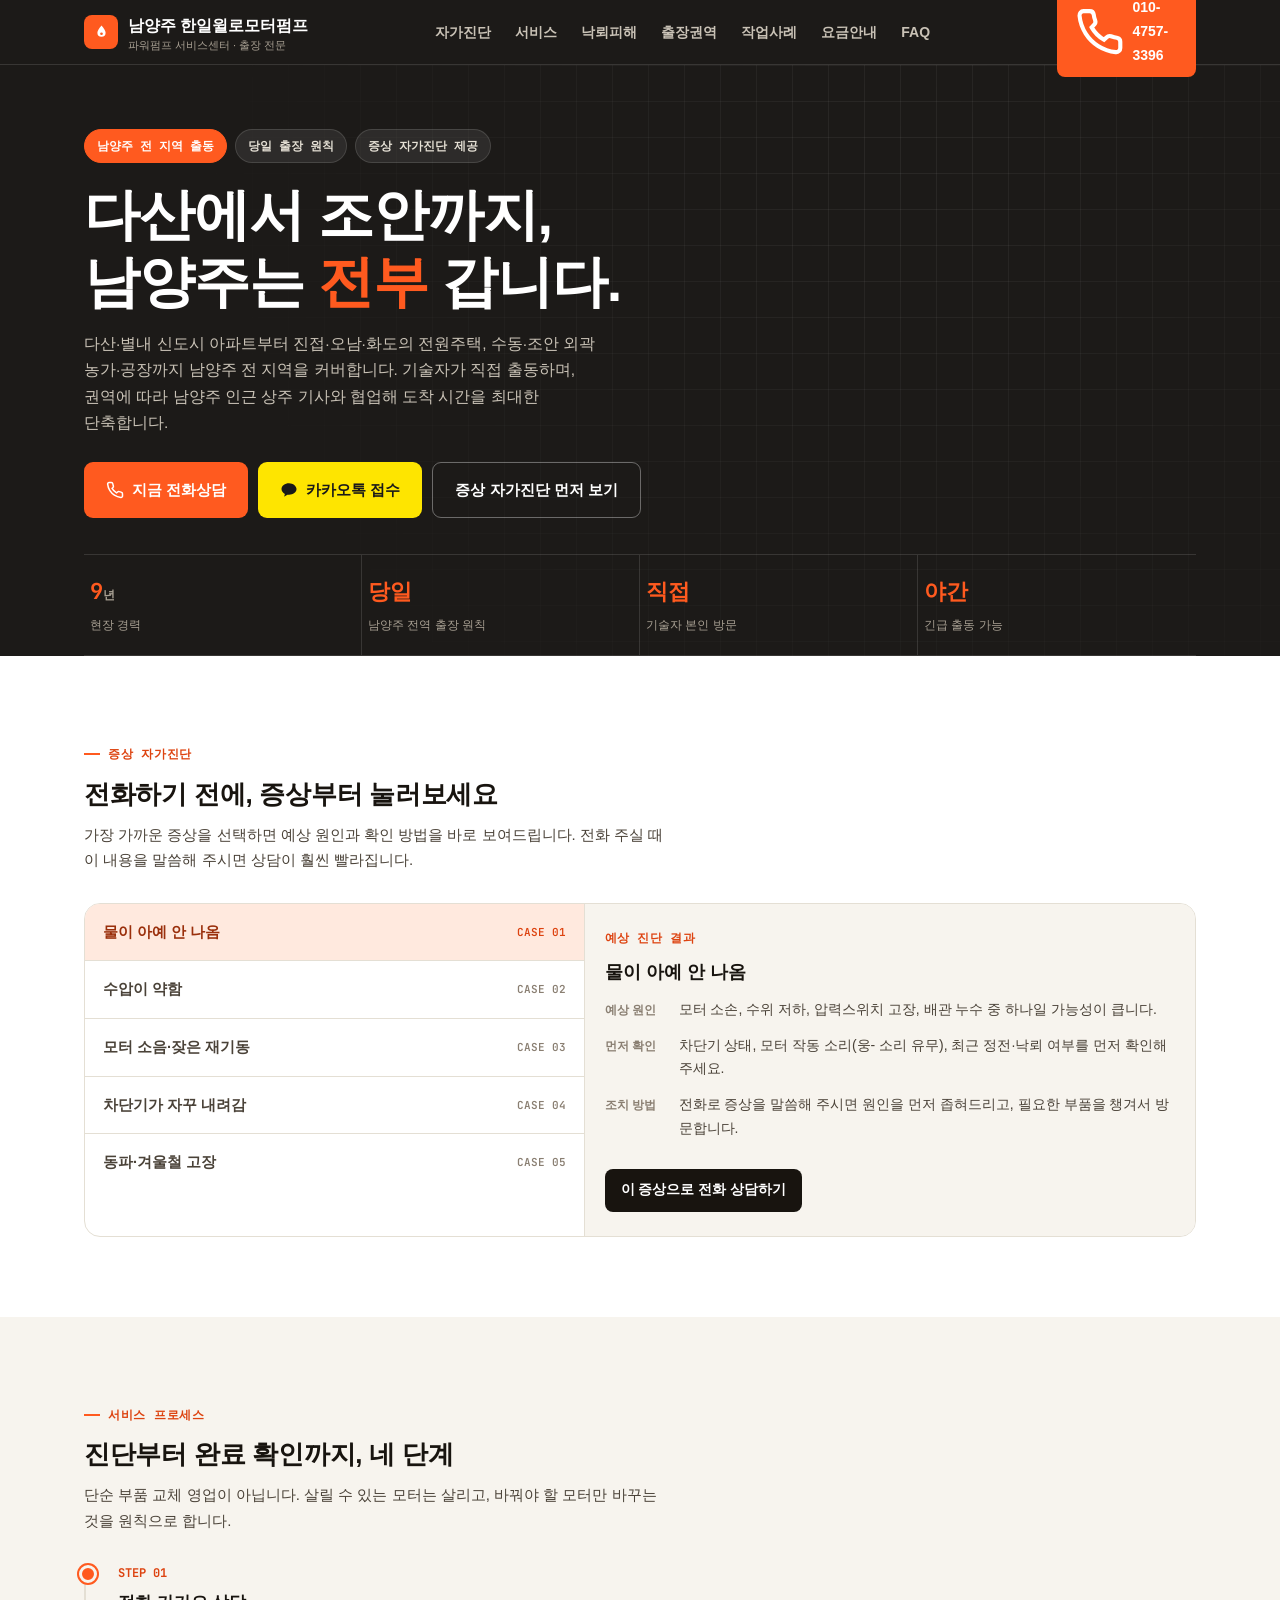
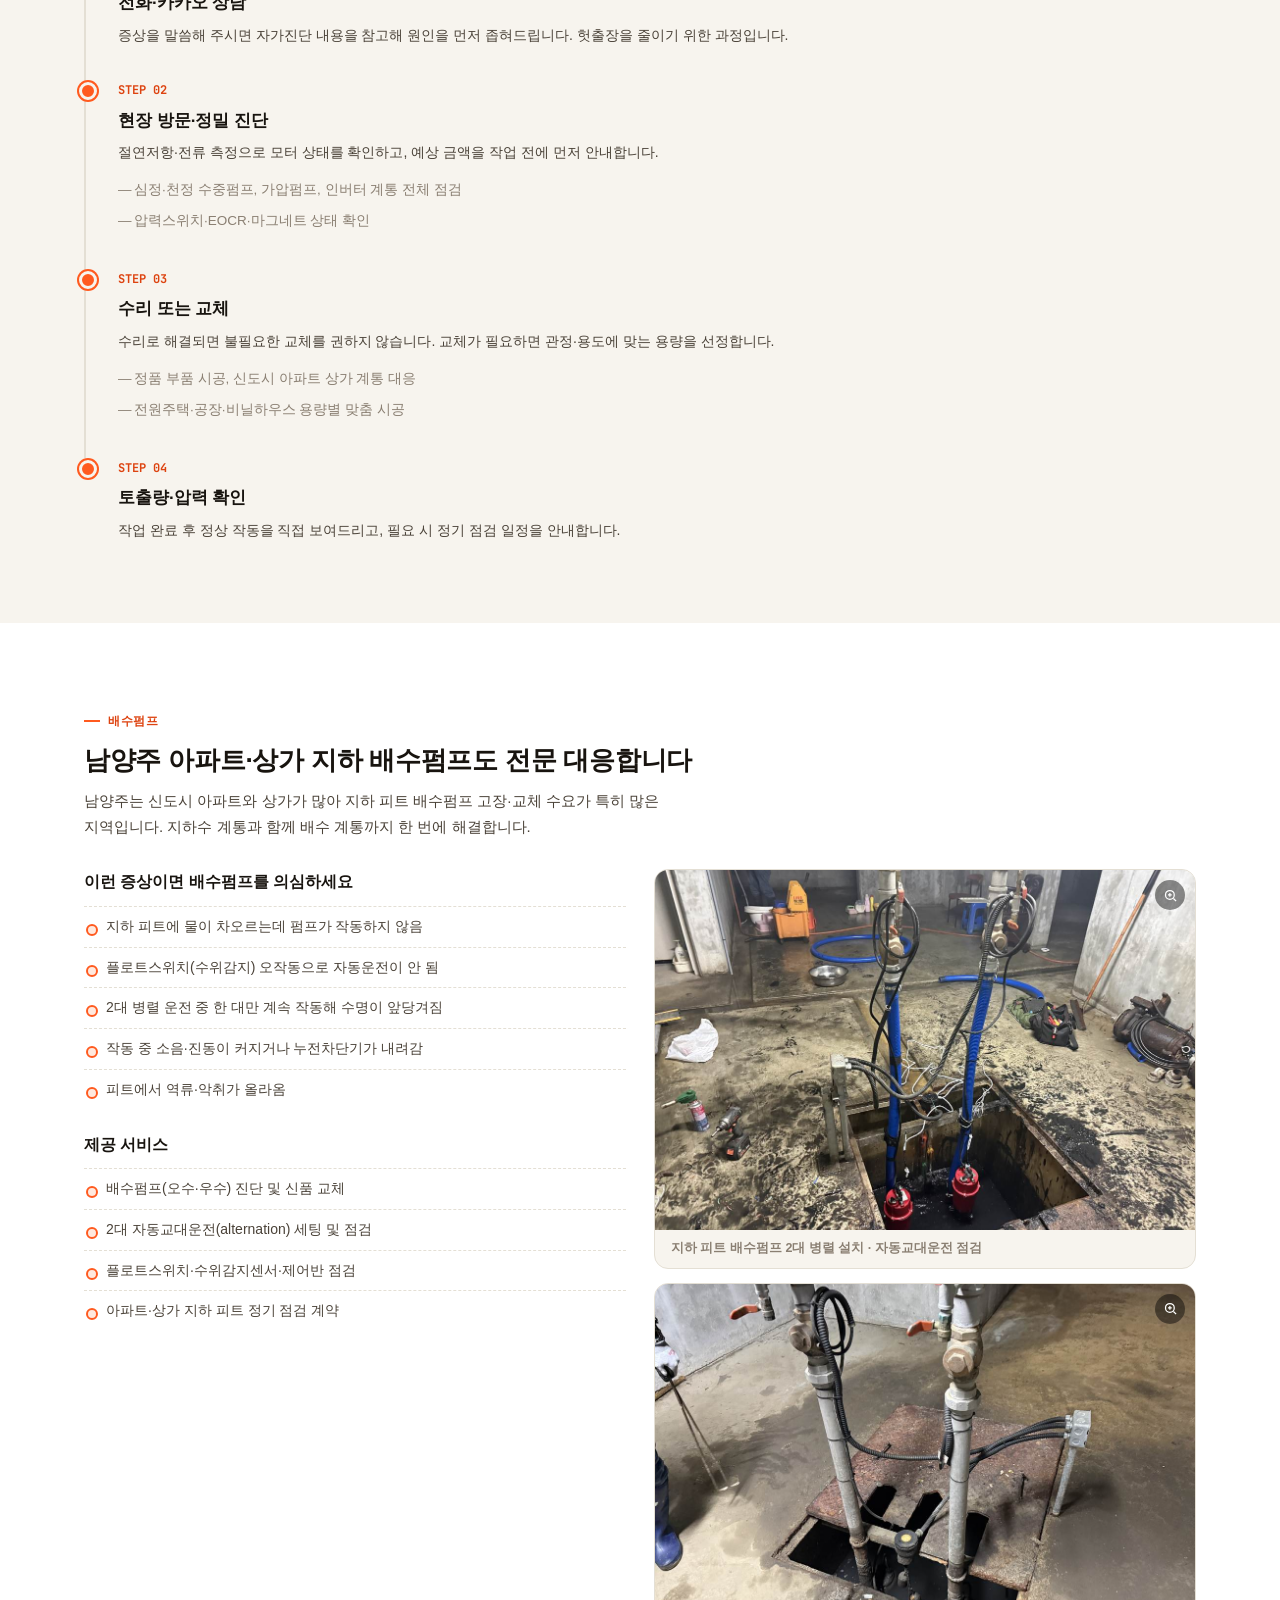
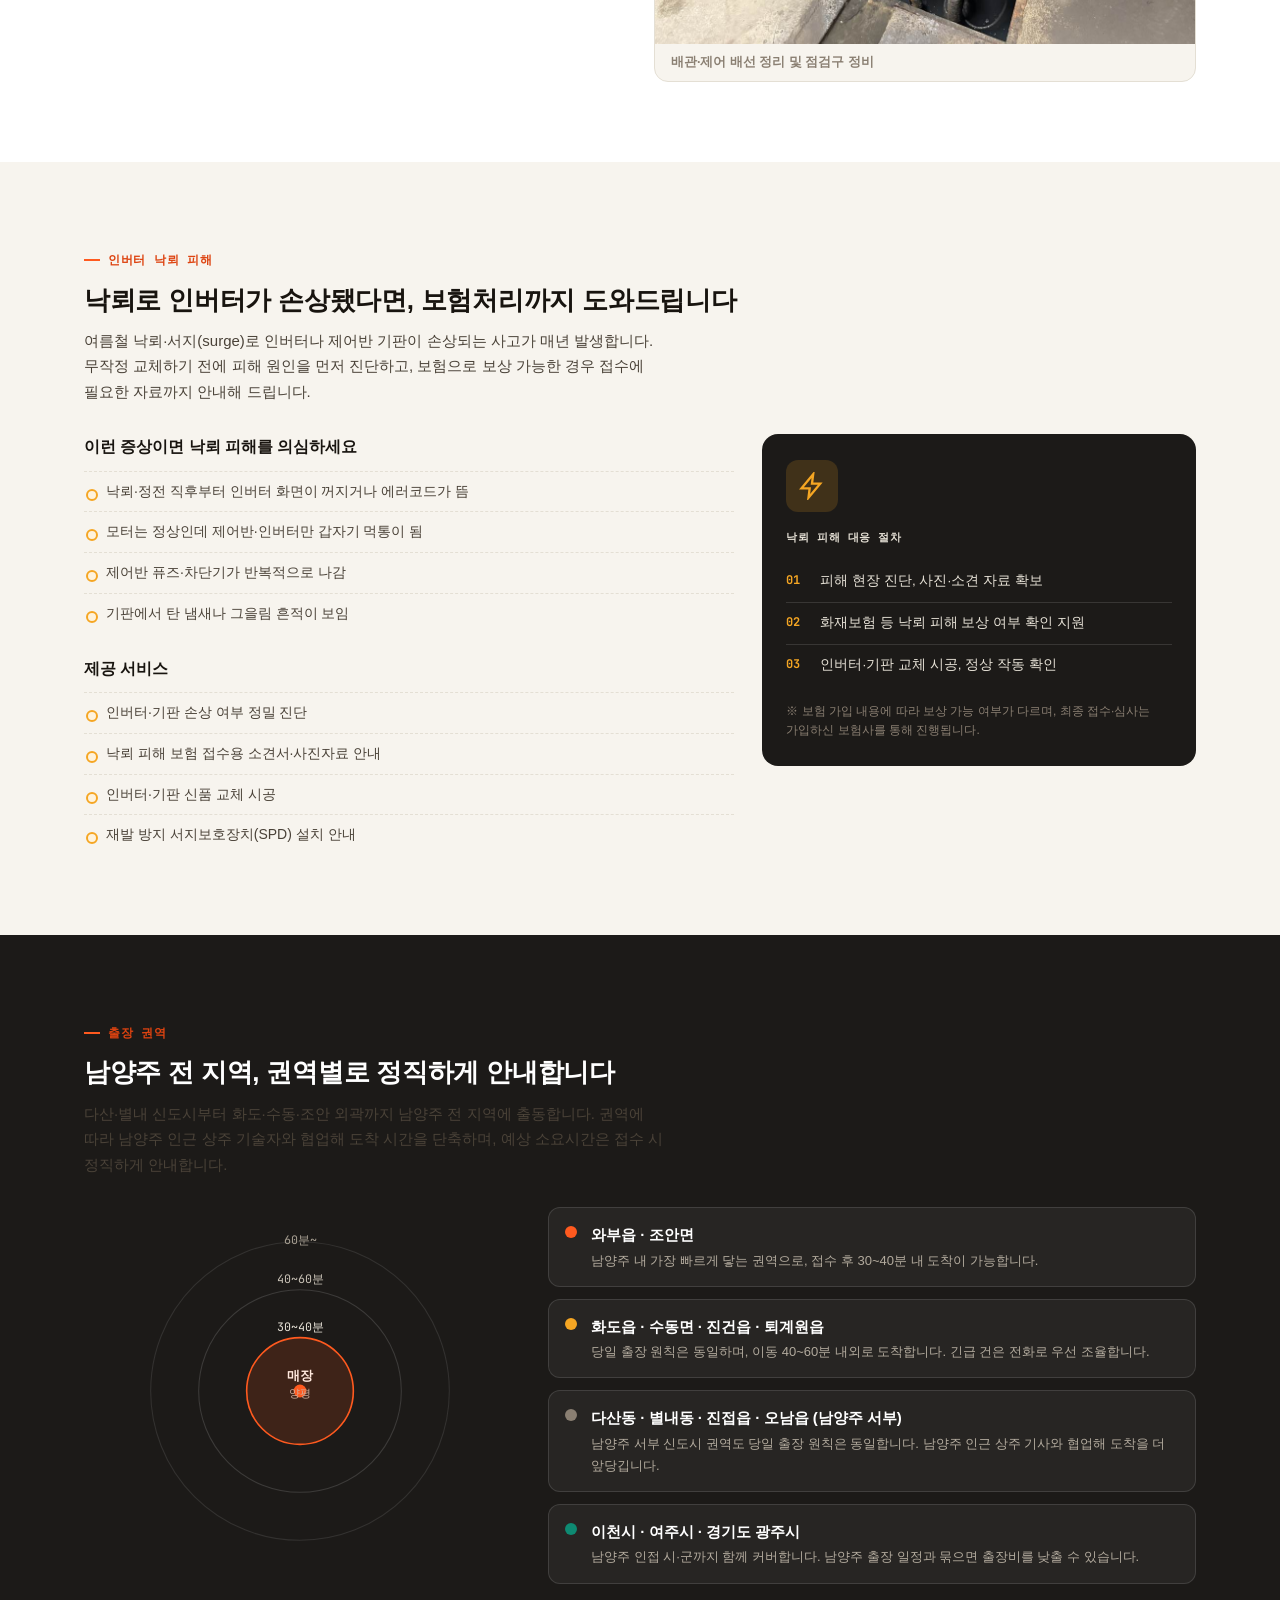
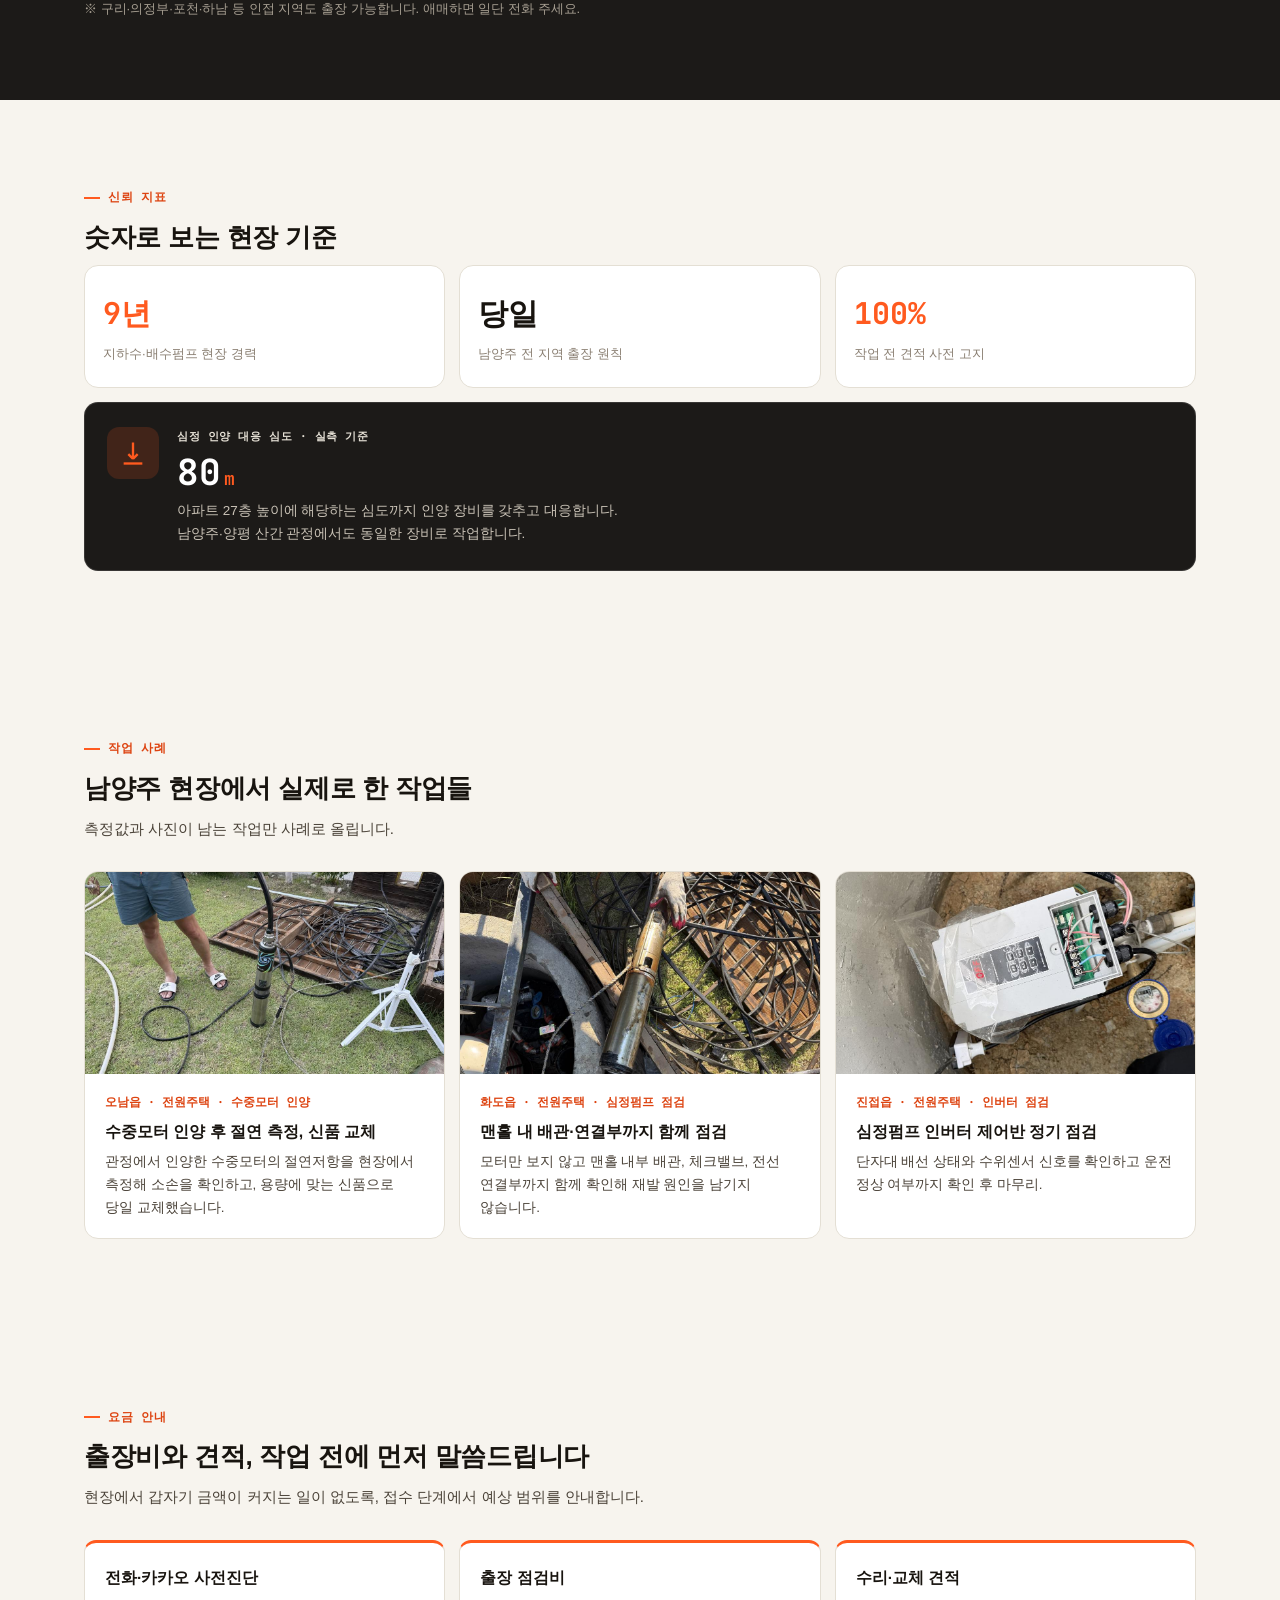
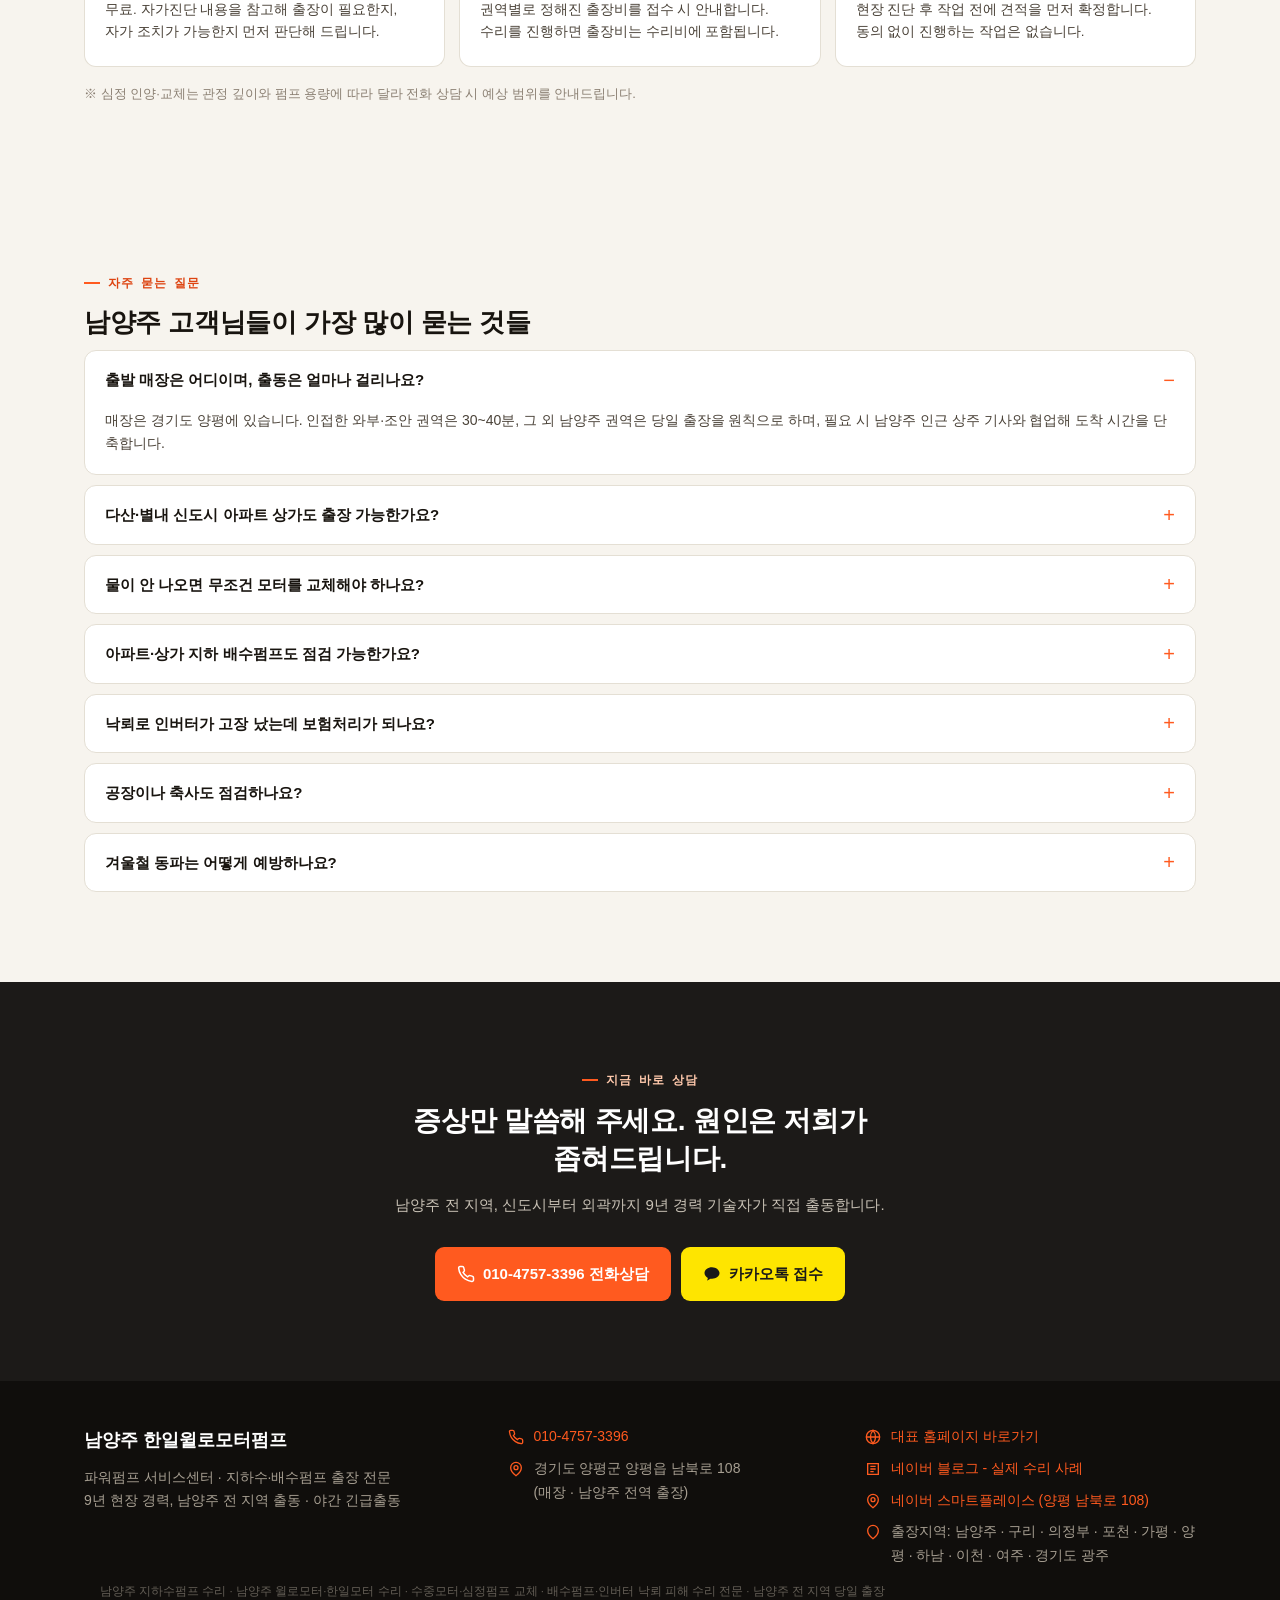
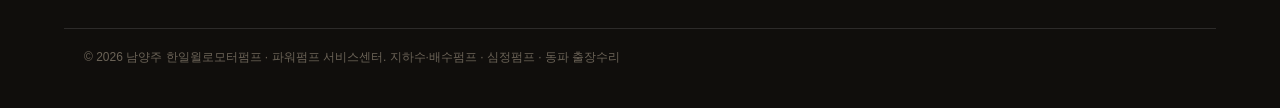
==== index.html @ 2c306acf "지역 홈페이지 초기 커밋: HTML/CSS/JS, 실사진, SEO 메타·구조화데이터·sitemap" ====
<!DOCTYPE html>
<html lang="ko">
<head>
<meta charset="UTF-8">
<meta name="viewport" content="width=device-width, initial-scale=1.0">
<title>남양주 한일윌로모터펌프 | 지하수 모터펌프·배수펌프 출장수리 - 파워펌프 서비스센터</title>
<meta name="description" content="남양주 전 지역 지하수 모터펌프·배수펌프 출장수리. 다산·별내·진접·오남·화도·와부까지 당일 출장 원칙, 기술자 직접 방문. 자가진단으로 증상별 원인 확인, 9년 현장 경력.">
<meta name="keywords" content="남양주 펌프 수리, 남양주 지하수 모터, 남양주 심정펌프, 남양주 배수펌프, 남양주 모터 교체, 남양주 낙뢰 피해, 인버터 낙뢰 수리, 다산 물 안나옴, 별내 지하수펌프, 진접 관정 모터, 남양주 동파 수리, 한일윌로모터펌프, 남양주 모터수리, 남양주 윌로모터수리, 남양주 한일모터수리, 남양주 윌로 모터 수리, 남양주 한일 모터 수리, 남양주 지하수펌프 수리, 남양주 지하수펌프수리, 남양주 수중모터 수리, 윌로모터펌프 수리, 한일모터펌프 수리">
<meta name="author" content="남양주 한일윌로모터펌프 · 파워펌프 서비스센터">
<meta name="robots" content="index, follow">
<meta name="googlebot" content="index, follow">
<link rel="canonical" href="https://namyangju-pump.netlify.app/">
<meta property="og:site_name" content="남양주 한일윌로모터펌프">
<meta property="og:type" content="website">
<meta property="og:title" content="남양주 한일윌로모터펌프 | 지하수·배수펌프 출장수리">
<meta property="og:description" content="남양주 전 지역 당일 출장. 기술자가 직접 출동, 자가진단으로 증상별 원인 먼저 확인합니다.">
<meta property="og:url" content="https://namyangju-pump.netlify.app/">
<meta property="og:image" content="https://namyangju-pump.netlify.app/images/og-image.svg">
<meta property="og:image:width" content="1200">
<meta property="og:image:height" content="630">
<meta property="og:locale" content="ko_KR">
<meta name="twitter:card" content="summary_large_image">
<meta name="twitter:title" content="남양주 한일윌로모터펌프 | 지하수·배수펌프 출장수리">
<meta name="twitter:description" content="남양주 전 지역 당일 출장. 기술자가 직접 출동, 증상 자가진단으로 원인 먼저 확인합니다.">
<meta name="twitter:image" content="https://namyangju-pump.netlify.app/images/og-image.svg">
<!-- Google Search Console verification -->
<meta name="google-site-verification" content="MBhKqQZ0N5h2FQh3b8rsfPZbSnl2v48tQKKNNNFM_To" />
<!-- Naver Search Advisor verification -->
<meta name="naver-site-verification" content="34faa99d954f19f8ab2e327dbe147c96241156fb" />
<link rel="preconnect" href="https://fonts.googleapis.com">
<link rel="preconnect" href="https://fonts.gstatic.com" crossorigin>
<link href="https://fonts.googleapis.com/css2?family=JetBrains+Mono:wght@500;700&display=swap" rel="stylesheet">
<link rel="stylesheet" as="style" crossorigin href="https://cdn.jsdelivr.net/gh/orioncactus/pretendard@v1.3.9/dist/web/variable/pretendardvariable-dynamic-subset.min.css">
<link rel="stylesheet" href="style.css">
<script type="application/ld+json">
{
  "@context": "https://schema.org",
  "@type": "LocalBusiness",
  "name": "남양주 한일윌로모터펌프 (파워펌프 서비스센터)",
  "description": "남양주 전 지역 지하수 모터펌프·배수펌프 출장수리 전문. 심정펌프 인양·교체, 배수펌프 교체, 인버터 낙뢰 피해 진단 및 보험 접수 지원, 압력탱크, 동파 수리, 정기 점검.",
  "telephone": "+82-10-4757-3396",
  "url": "https://namyangju-pump.netlify.app/",
  "address": {
    "@type": "PostalAddress",
    "streetAddress": "양평읍 남북로 108",
    "addressLocality": "양평군",
    "addressRegion": "경기도",
    "addressCountry": "KR"
  },
  "areaServed": ["남양주시", "다산동", "별내동", "진접읍", "오남읍", "화도읍", "와부읍", "진건읍", "퇴계원읍", "수동면", "조안면", "이천시", "여주시", "경기도 광주시"],
  "openingHours": "Mo-Su 08:00-20:00",
  "priceRange": "₩₩"
}
</script>
<script type="application/ld+json">
{
  "@context": "https://schema.org",
  "@type": "FAQPage",
  "mainEntity": [
    {
      "@type": "Question",
      "name": "다산·별내 신도시 아파트 상가도 출장 가능한가요?",
      "acceptedAnswer": { "@type": "Answer", "text": "네. 신도시 상가·근린생활시설의 지하수 계통과 전원주택, 공장, 창고, 비닐하우스까지 모두 점검 가능합니다." }
    },
    {
      "@type": "Question",
      "name": "출발 매장은 어디이며, 출동은 얼마나 걸리나요?",
      "acceptedAnswer": { "@type": "Answer", "text": "매장은 경기도 양평에 있습니다. 인접한 와부·조안 권역은 30분~1시간, 그 외 남양주 권역은 당일 출장을 원칙으로 하며, 필요 시 남양주 인근 상주 기사와 협업해 도착 시간을 단축합니다." }
    },
    {
      "@type": "Question",
      "name": "물이 안 나오면 무조건 모터를 교체해야 하나요?",
      "acceptedAnswer": { "@type": "Answer", "text": "아닙니다. 압력스위치, 압력탱크, 배관, 전기 계통을 먼저 점검한 뒤 절연저항 측정값을 기준으로 수리 또는 교체를 안내합니다." }
    },
    {
      "@type": "Question",
      "name": "아파트·상가 지하 배수펌프도 점검 가능한가요?",
      "acceptedAnswer": { "@type": "Answer", "text": "네. 남양주는 신도시 아파트와 상가가 많아 지하 피트 배수펌프 수요가 큽니다. 배수펌프 교체, 자동교대운전 점검, 플로트스위치·수위감지센서 점검까지 대응합니다." }
    },
    {
      "@type": "Question",
      "name": "낙뢰로 인버터가 고장 났는데 보험처리가 되나요?",
      "acceptedAnswer": { "@type": "Answer", "text": "가입하신 보험 종류에 따라 낙뢰·서지 피해가 보상되는 경우가 있습니다. 현장 진단 후 접수에 필요한 소견서와 사진 자료를 안내해 드리며, 최종 심사는 가입 보험사를 통해 진행됩니다." }
    },
    {
      "@type": "Question",
      "name": "공장이나 축사도 점검하나요?",
      "acceptedAnswer": { "@type": "Answer", "text": "네. 남양주 외곽의 공장, 창고, 축사, 비닐하우스 지하수 계통도 정기점검과 긴급출동 모두 가능합니다." }
    },
    {
      "@type": "Question",
      "name": "겨울철 동파는 어떻게 예방하나요?",
      "acceptedAnswer": { "@type": "Answer", "text": "노출 배관과 압력탱크 보온이 핵심입니다. 10~11월 월동 점검으로 취약부를 미리 보강해 드립니다." }
    }
  ]
}
</script>
</head>
<body>

<header>
  <nav class="nav" aria-label="주요 메뉴">
    <a class="logo" href="#top" aria-label="홈으로">
      <span class="mark" aria-hidden="true">
        <svg viewBox="0 0 24 24" fill="none" aria-hidden="true">
          <path d="M12 3c3 3.6 5.2 6.6 5.2 9.3a5.2 5.2 0 0 1-10.4 0C6.8 9.6 9 6.6 12 3Z" fill="#fff"/>
          <circle cx="12" cy="13.6" r="1.7" fill="var(--orange)"/>
        </svg>
      </span>
      <span class="logo-text"><span class="logo-title">남양주 한일윌로모터펌프</span><small>파워펌프 서비스센터 · 출장 전문</small></span>
    </a>
    <ul class="nav-links">
      <li><a href="#diag">자가진단</a></li>
      <li><a href="#services">서비스</a></li>
      <li><a href="#surge">낙뢰피해</a></li>
      <li><a href="#area">출장권역</a></li>
      <li><a href="#cases">작업사례</a></li>
      <li><a href="#price">요금안내</a></li>
      <li><a href="#faq">FAQ</a></li>
    </ul>
    <a class="nav-call" href="tel:01047573396">
      <svg viewBox="0 0 24 24" fill="none" stroke="currentColor" stroke-width="2" aria-hidden="true"><path d="M22 16.9v3a2 2 0 0 1-2.2 2 19.8 19.8 0 0 1-8.6-3 19.5 19.5 0 0 1-6-6 19.8 19.8 0 0 1-3-8.7A2 2 0 0 1 4.1 2h3a2 2 0 0 1 2 1.7c.1 1 .4 2 .7 2.8a2 2 0 0 1-.5 2.1L8.1 9.9a16 16 0 0 0 6 6l1.3-1.2a2 2 0 0 1 2.1-.5c.9.3 1.9.6 2.8.7a2 2 0 0 1 1.7 2Z"/></svg>
      010-4757-3396
    </a>
    <button class="menu-btn" id="menuBtn" aria-label="메뉴 열기" aria-expanded="false" aria-controls="mMenu">
      <svg viewBox="0 0 24 24" fill="none" stroke-width="2" aria-hidden="true"><path d="M4 6h16M4 12h16M4 18h16"/></svg>
    </button>
  </nav>
  <div class="m-menu" id="mMenu">
    <a href="#diag">자가진단</a>
    <a href="#services">서비스</a>
    <a href="#surge">인버터 낙뢰 피해</a>
    <a href="#area">출장 권역</a>
    <a href="#cases">작업 사례</a>
    <a href="#price">요금 안내</a>
    <a href="#faq">자주 묻는 질문</a>
    <a href="tel:01047573396">📞 010-4757-3396 전화상담</a>
  </div>
</header>

<main id="top">

<!-- ============ HERO ============ -->
<div class="hero">
  <div class="hero-in">
    <div class="badge-row">
      <span class="badge hot">남양주 전 지역 출동</span>
      <span class="badge">당일 출장 원칙</span>
      <span class="badge">증상 자가진단 제공</span>
    </div>
    <h1>다산에서 조안까지,<br>남양주는 <span>전부</span> 갑니다.</h1>
    <p class="hero-sub">다산·별내 신도시 아파트부터 진접·오남·화도의 전원주택, 수동·조안 외곽 농가·공장까지 남양주 전 지역을 커버합니다. 기술자가 직접 출동하며, 권역에 따라 남양주 인근 상주 기사와 협업해 도착 시간을 최대한 단축합니다.</p>
    <div class="cta-row">
      <a class="btn btn-call" href="tel:01047573396">
        <svg viewBox="0 0 24 24" fill="none" stroke="currentColor" stroke-width="2" aria-hidden="true"><path d="M22 16.9v3a2 2 0 0 1-2.2 2 19.8 19.8 0 0 1-8.6-3 19.5 19.5 0 0 1-6-6 19.8 19.8 0 0 1-3-8.7A2 2 0 0 1 4.1 2h3a2 2 0 0 1 2 1.7c.1 1 .4 2 .7 2.8a2 2 0 0 1-.5 2.1L8.1 9.9a16 16 0 0 0 6 6l1.3-1.2a2 2 0 0 1 2.1-.5c.9.3 1.9.6 2.8.7a2 2 0 0 1 1.7 2Z"/></svg>
        지금 전화상담
      </a>
      <a class="btn btn-kakao" href="https://pf.kakao.com/_FxaExan" target="_blank" rel="noopener">
        <svg viewBox="0 0 24 24" fill="currentColor" aria-hidden="true"><path d="M12 3C6.5 3 2 6.5 2 10.8c0 2.7 1.8 5.1 4.5 6.5-.2.7-.7 2.6-.8 3-.1.5.2.5.4.4.2-.1 2.6-1.8 3.7-2.5.7.1 1.4.2 2.2.2 5.5 0 10-3.5 10-7.6S17.5 3 12 3Z"/></svg>
        카카오톡 접수
      </a>
      <a class="btn btn-outline" href="#diag">증상 자가진단 먼저 보기</a>
    </div>

    <div class="ticker">
      <div><strong>9<span class="mono">년</span></strong><span>현장 경력</span></div>
      <div><strong class="mono">당일</strong><span>남양주 전역 출장 원칙</span></div>
      <div><strong class="mono">직접</strong><span>기술자 본인 방문</span></div>
      <div><strong class="mono">야간</strong><span>긴급 출동 가능</span></div>
    </div>
  </div>
</div>

<!-- ============ 자가진단 (시그니처) ============ -->
<section class="diag" id="diag">
  <div class="wrap">
    <span class="eyebrow">증상 자가진단</span>
    <h2>전화하기 전에, 증상부터 눌러보세요</h2>
    <p class="sec-lead">가장 가까운 증상을 선택하면 예상 원인과 확인 방법을 바로 보여드립니다. 전화 주실 때 이 내용을 말씀해 주시면 상담이 훨씬 빨라집니다.</p>
    <div class="diag-box">
      <div class="diag-symptoms">
        <button type="button" data-symptom="no-water" class="active">
          물이 아예 안 나옴 <span class="tag-mini">CASE 01</span>
        </button>
        <button type="button" data-symptom="weak-water">
          수압이 약함 <span class="tag-mini">CASE 02</span>
        </button>
        <button type="button" data-symptom="noise">
          모터 소음·잦은 재기동 <span class="tag-mini">CASE 03</span>
        </button>
        <button type="button" data-symptom="breaker">
          차단기가 자꾸 내려감 <span class="tag-mini">CASE 04</span>
        </button>
        <button type="button" data-symptom="freeze">
          동파·겨울철 고장 <span class="tag-mini">CASE 05</span>
        </button>
      </div>
      <div class="diag-result">
        <span class="r-eyebrow">예상 진단 결과</span>
        <h3 id="diagTitle">물이 아예 안 나옴</h3>
        <div class="r-row"><span class="k">예상 원인</span><span class="v" id="diagCause"></span></div>
        <div class="r-row"><span class="k">먼저 확인</span><span class="v" id="diagCheck"></span></div>
        <div class="r-row"><span class="k">조치 방법</span><span class="v" id="diagAction"></span></div>
        <a class="r-cta" href="tel:01047573396">이 증상으로 전화 상담하기</a>
      </div>
    </div>
  </div>
</section>

<!-- ============ 서비스 (타임라인) ============ -->
<section id="services">
  <div class="wrap">
    <span class="eyebrow">서비스 프로세스</span>
    <h2>진단부터 완료 확인까지, 네 단계</h2>
    <p class="sec-lead">단순 부품 교체 영업이 아닙니다. 살릴 수 있는 모터는 살리고, 바꿔야 할 모터만 바꾸는 것을 원칙으로 합니다.</p>
    <div class="timeline">
      <div class="tl-item">
        <span class="num">STEP 01</span>
        <h3>전화·카카오 상담</h3>
        <p>증상을 말씀해 주시면 자가진단 내용을 참고해 원인을 먼저 좁혀드립니다. 헛출장을 줄이기 위한 과정입니다.</p>
      </div>
      <div class="tl-item">
        <span class="num">STEP 02</span>
        <h3>현장 방문·정밀 진단</h3>
        <p>절연저항·전류 측정으로 모터 상태를 확인하고, 예상 금액을 작업 전에 먼저 안내합니다.</p>
        <ul>
          <li>심정·천정 수중펌프, 가압펌프, 인버터 계통 전체 점검</li>
          <li>압력스위치·EOCR·마그네트 상태 확인</li>
        </ul>
      </div>
      <div class="tl-item">
        <span class="num">STEP 03</span>
        <h3>수리 또는 교체</h3>
        <p>수리로 해결되면 불필요한 교체를 권하지 않습니다. 교체가 필요하면 관정·용도에 맞는 용량을 선정합니다.</p>
        <ul>
          <li>정품 부품 시공, 신도시 아파트 상가 계통 대응</li>
          <li>전원주택·공장·비닐하우스 용량별 맞춤 시공</li>
        </ul>
      </div>
      <div class="tl-item">
        <span class="num">STEP 04</span>
        <h3>토출량·압력 확인</h3>
        <p>작업 완료 후 정상 작동을 직접 보여드리고, 필요 시 정기 점검 일정을 안내합니다.</p>
      </div>
    </div>
  </div>
</section>

<!-- ============ 배수펌프 ============ -->
<section id="drain">
  <div class="wrap">
    <span class="eyebrow">배수펌프</span>
    <h2>남양주 아파트·상가 지하 배수펌프도 전문 대응합니다</h2>
    <p class="sec-lead">남양주는 신도시 아파트와 상가가 많아 지하 피트 배수펌프 고장·교체 수요가 특히 많은 지역입니다. 지하수 계통과 함께 배수 계통까지 한 번에 해결합니다.</p>
    <div class="drain-grid">
      <div class="drain-copy">
        <h3>이런 증상이면 배수펌프를 의심하세요</h3>
        <ul>
          <li>지하 피트에 물이 차오르는데 펌프가 작동하지 않음</li>
          <li>플로트스위치(수위감지) 오작동으로 자동운전이 안 됨</li>
          <li>2대 병렬 운전 중 한 대만 계속 작동해 수명이 앞당겨짐</li>
          <li>작동 중 소음·진동이 커지거나 누전차단기가 내려감</li>
          <li>피트에서 역류·악취가 올라옴</li>
        </ul>
        <h3>제공 서비스</h3>
        <ul>
          <li>배수펌프(오수·우수) 진단 및 신품 교체</li>
          <li>2대 자동교대운전(alternation) 세팅 및 점검</li>
          <li>플로트스위치·수위감지센서·제어반 점검</li>
          <li>아파트·상가 지하 피트 정기 점검 계약</li>
        </ul>
      </div>
      <div class="drain-photos">
        <figure class="drain-photo">
          <img src="images/media/case-drain-pump-pit.jpg" alt="아파트 지하 피트에 설치된 배수펌프 2대 병렬 운전 현장" loading="lazy" data-lightbox>
          <span class="zoom-hint" aria-hidden="true"><svg viewBox="0 0 24 24" fill="none" stroke="currentColor" stroke-width="2"><circle cx="11" cy="11" r="7"/><path d="M21 21l-4.3-4.3M11 8v6M8 11h6"/></svg></span>
          <figcaption>지하 피트 배수펌프 2대 병렬 설치 · 자동교대운전 점검</figcaption>
        </figure>
        <figure class="drain-photo">
          <img src="images/media/case-drain-pump-install.jpg" alt="배수펌프 배관 및 제어 배선 정리 현장" loading="lazy" data-lightbox>
          <span class="zoom-hint" aria-hidden="true"><svg viewBox="0 0 24 24" fill="none" stroke="currentColor" stroke-width="2"><circle cx="11" cy="11" r="7"/><path d="M21 21l-4.3-4.3M11 8v6M8 11h6"/></svg></span>
          <figcaption>배관·제어 배선 정리 및 점검구 정비</figcaption>
        </figure>
      </div>
    </div>
  </div>
</section>

<!-- ============ 인버터 낙뢰 피해 (표준 재사용 섹션) ============ -->
<section id="surge">
  <div class="wrap">
    <span class="eyebrow">인버터 낙뢰 피해</span>
    <h2>낙뢰로 인버터가 손상됐다면, 보험처리까지 도와드립니다</h2>
    <p class="sec-lead">여름철 낙뢰·서지(surge)로 인버터나 제어반 기판이 손상되는 사고가 매년 발생합니다. 무작정 교체하기 전에 피해 원인을 먼저 진단하고, 보험으로 보상 가능한 경우 접수에 필요한 자료까지 안내해 드립니다.</p>
    <div class="surge-grid">
      <div class="surge-copy">
        <h3>이런 증상이면 낙뢰 피해를 의심하세요</h3>
        <ul>
          <li>낙뢰·정전 직후부터 인버터 화면이 꺼지거나 에러코드가 뜸</li>
          <li>모터는 정상인데 제어반·인버터만 갑자기 먹통이 됨</li>
          <li>제어반 퓨즈·차단기가 반복적으로 나감</li>
          <li>기판에서 탄 냄새나 그을림 흔적이 보임</li>
        </ul>
        <h3>제공 서비스</h3>
        <ul>
          <li>인버터·기판 손상 여부 정밀 진단</li>
          <li>낙뢰 피해 보험 접수용 소견서·사진자료 안내</li>
          <li>인버터·기판 신품 교체 시공</li>
          <li>재발 방지 서지보호장치(SPD) 설치 안내</li>
        </ul>
      </div>
      <div class="surge-highlight">
        <div class="sh-icon">
          <svg viewBox="0 0 24 24" fill="none" stroke="currentColor" stroke-width="2" aria-hidden="true"><path d="M13 2 3 14h7l-1 8 10-12h-7l1-8Z"/></svg>
        </div>
        <span class="sh-eyebrow">낙뢰 피해 대응 절차</span>
        <ol class="sh-steps">
          <li><span class="sh-num">01</span>피해 현장 진단, 사진·소견 자료 확보</li>
          <li><span class="sh-num">02</span>화재보험 등 낙뢰 피해 보상 여부 확인 지원</li>
          <li><span class="sh-num">03</span>인버터·기판 교체 시공, 정상 작동 확인</li>
        </ol>
        <p class="sh-note">※ 보험 가입 내용에 따라 보상 가능 여부가 다르며, 최종 접수·심사는 가입하신 보험사를 통해 진행됩니다.</p>
      </div>
    </div>
  </div>
</section>

<!-- ============ 출장 권역 (링 다이어그램) ============ -->
<section class="area" id="area">
  <div class="wrap">
    <span class="eyebrow">출장 권역</span>
    <h2>남양주 전 지역, 권역별로 정직하게 안내합니다</h2>
    <p class="sec-lead">다산·별내 신도시부터 화도·수동·조안 외곽까지 남양주 전 지역에 출동합니다. 권역에 따라 남양주 인근 상주 기술자와 협업해 도착 시간을 단축하며, 예상 소요시간은 접수 시 정직하게 안내합니다.</p>
    <div class="area-flex">
      <div class="rings" aria-hidden="true">
        <svg viewBox="0 0 300 300">
          <circle cx="150" cy="150" r="140" fill="none" stroke="rgba(255,255,255,.10)" stroke-width="1"/>
          <circle cx="150" cy="150" r="95" fill="none" stroke="rgba(255,255,255,.14)" stroke-width="1"/>
          <circle cx="150" cy="150" r="50" fill="#FF5A1F" fill-opacity="0.15" stroke="#FF5A1F" stroke-width="1.5"/>
          <circle cx="150" cy="150" r="6" fill="#FF5A1F"/>
          <text x="150" y="140" text-anchor="middle" font-family="JetBrains Mono, monospace" font-size="12" font-weight="700" fill="#ffe9de">매장</text>
          <text x="150" y="156" text-anchor="middle" font-family="JetBrains Mono, monospace" font-size="10" fill="#cfae9c">양평</text>
          <text x="150" y="94" text-anchor="middle" font-family="JetBrains Mono, monospace" font-size="11" fill="#e6e1d6">30~40분</text>
          <text x="150" y="49" text-anchor="middle" font-family="JetBrains Mono, monospace" font-size="11" fill="#c9c2b6">40~60분</text>
          <text x="150" y="12" text-anchor="middle" font-family="JetBrains Mono, monospace" font-size="11" fill="#a79f92">60분~</text>
        </svg>
      </div>
      <div class="area-list">
        <div class="area-row">
          <span class="dot" style="background:#FF5A1F"></span>
          <div>
            <div class="towns">와부읍 · 조안면</div>
            <div class="desc">남양주 내 가장 빠르게 닿는 권역으로, 접수 후 30~40분 내 도착이 가능합니다.</div>
          </div>
        </div>
        <div class="area-row">
          <span class="dot" style="background:#F5A623"></span>
          <div>
            <div class="towns">화도읍 · 수동면 · 진건읍 · 퇴계원읍</div>
            <div class="desc">당일 출장 원칙은 동일하며, 이동 40~60분 내외로 도착합니다. 긴급 건은 전화로 우선 조율합니다.</div>
          </div>
        </div>
        <div class="area-row">
          <span class="dot" style="background:#8a7f72"></span>
          <div>
            <div class="towns">다산동 · 별내동 · 진접읍 · 오남읍 (남양주 서부)</div>
            <div class="desc">남양주 서부 신도시 권역도 당일 출장 원칙은 동일합니다. 남양주 인근 상주 기사와 협업해 도착을 더 앞당깁니다.</div>
          </div>
        </div>
        <div class="area-row">
          <span class="dot" style="background:#0E8A72"></span>
          <div>
            <div class="towns">이천시 · 여주시 · 경기도 광주시</div>
            <div class="desc">남양주 인접 시·군까지 함께 커버합니다. 남양주 출장 일정과 묶으면 출장비를 낮출 수 있습니다.</div>
          </div>
        </div>
      </div>
    </div>
    <p class="area-note">※ 구리·의정부·포천·하남 등 인접 지역도 출장 가능합니다. 애매하면 일단 전화 주세요.</p>
  </div>
</section>

<!-- ============ 신뢰 스탯 ============ -->
<section class="stats">
  <div class="wrap">
    <span class="eyebrow">신뢰 지표</span>
    <h2>숫자로 보는 현장 기준</h2>
    <div class="stat-grid">
      <div class="stat-card"><strong><span data-count="9" data-suffix="년">0년</span></strong><p>지하수·배수펌프 현장 경력</p></div>
      <div class="stat-card"><strong class="mono">당일</strong><p>남양주 전 지역 출장 원칙</p></div>
      <div class="stat-card"><strong><span data-count="100" data-suffix="%">0%</span></strong><p>작업 전 견적 사전 고지</p></div>
    </div>
    <div class="depth-badge">
      <div class="db-icon">
        <svg viewBox="0 0 24 24" fill="none" stroke="currentColor" stroke-width="2" aria-hidden="true"><path d="M12 3v14M12 17l-4-4M12 17l4-4"/><path d="M4 21h16"/></svg>
      </div>
      <div class="db-body">
        <span class="db-eyebrow">심정 인양 대응 심도 · 실측 기준</span>
        <div class="db-value"><span>80</span><span class="unit">m</span></div>
        <p class="db-compare">아파트 27층 높이에 해당하는 심도까지 인양 장비를 갖추고 대응합니다. 남양주·양평 산간 관정에서도 동일한 장비로 작업합니다.</p>
      </div>
    </div>
  </div>
</section>

<!-- ============ 작업 사례 ============ -->
<section id="cases">
  <div class="wrap">
    <span class="eyebrow">작업 사례</span>
    <h2>남양주 현장에서 실제로 한 작업들</h2>
    <p class="sec-lead">측정값과 사진이 남는 작업만 사례로 올립니다.</p>
    <div class="case-grid">
      <article class="case">
        <div class="photo"><img src="images/media/case-motor-lift-yard.jpg" alt="전원주택 마당에서 인양한 수중모터 현장" loading="lazy" data-lightbox></div>
        <div class="body">
          <div class="meta">오남읍 · 전원주택 · 수중모터 인양</div>
          <h3>수중모터 인양 후 절연 측정, 신품 교체</h3>
          <p>관정에서 인양한 수중모터의 절연저항을 현장에서 측정해 소손을 확인하고, 용량에 맞는 신품으로 당일 교체했습니다.</p>
        </div>
      </article>
      <article class="case">
        <div class="photo"><img src="images/media/case-motor-lift-closeup.jpg" alt="맨홀 안 배관과 수중모터 연결부 점검 현장" loading="lazy" data-lightbox></div>
        <div class="body">
          <div class="meta">화도읍 · 전원주택 · 심정펌프 점검</div>
          <h3>맨홀 내 배관·연결부까지 함께 점검</h3>
          <p>모터만 보지 않고 맨홀 내부 배관, 체크밸브, 전선 연결부까지 함께 확인해 재발 원인을 남기지 않습니다.</p>
        </div>
      </article>
      <article class="case">
        <div class="photo"><img src="images/media/case-3.jpg" alt="심정펌프 인버터 제어반 점검 현장" loading="lazy" data-lightbox></div>
        <div class="body">
          <div class="meta">진접읍 · 전원주택 · 인버터 점검</div>
          <h3>심정펌프 인버터 제어반 정기 점검</h3>
          <p>단자대 배선 상태와 수위센서 신호를 확인하고 운전 정상 여부까지 확인 후 마무리.</p>
        </div>
      </article>
    </div>
  </div>
</section>

<!-- ============ 요금 ============ -->
<section id="price">
  <div class="wrap">
    <span class="eyebrow">요금 안내</span>
    <h2>출장비와 견적, 작업 전에 먼저 말씀드립니다</h2>
    <p class="sec-lead">현장에서 갑자기 금액이 커지는 일이 없도록, 접수 단계에서 예상 범위를 안내합니다.</p>
    <div class="price-grid">
      <div class="price-card">
        <h3>전화·카카오 사전진단</h3>
        <p>무료. 자가진단 내용을 참고해 출장이 필요한지, 자가 조치가 가능한지 먼저 판단해 드립니다.</p>
      </div>
      <div class="price-card">
        <h3>출장 점검비</h3>
        <p>권역별로 정해진 출장비를 접수 시 안내합니다. 수리를 진행하면 출장비는 수리비에 포함됩니다.</p>
      </div>
      <div class="price-card">
        <h3>수리·교체 견적</h3>
        <p>현장 진단 후 작업 전에 견적을 먼저 확정합니다. 동의 없이 진행하는 작업은 없습니다.</p>
      </div>
    </div>
    <p class="price-note">※ 심정 인양·교체는 관정 깊이와 펌프 용량에 따라 달라 전화 상담 시 예상 범위를 안내드립니다.</p>
  </div>
</section>

<!-- ============ FAQ ============ -->
<section class="faq" id="faq">
  <div class="wrap">
    <span class="eyebrow">자주 묻는 질문</span>
    <h2>남양주 고객님들이 가장 많이 묻는 것들</h2>
    <details open>
      <summary>출발 매장은 어디이며, 출동은 얼마나 걸리나요?</summary>
      <div class="a">매장은 경기도 양평에 있습니다. 인접한 와부·조안 권역은 30~40분, 그 외 남양주 권역은 당일 출장을 원칙으로 하며, 필요 시 남양주 인근 상주 기사와 협업해 도착 시간을 단축합니다.</div>
    </details>
    <details>
      <summary>다산·별내 신도시 아파트 상가도 출장 가능한가요?</summary>
      <div class="a">네. 신도시 상가·근린생활시설의 지하수·배수 계통과 전원주택, 공장, 창고, 비닐하우스까지 모두 점검 가능합니다.</div>
    </details>
    <details>
      <summary>물이 안 나오면 무조건 모터를 교체해야 하나요?</summary>
      <div class="a">아닙니다. 압력스위치, 압력탱크, 배관, 전기 계통을 먼저 점검한 뒤 절연저항 측정값을 기준으로 수리 또는 교체를 안내합니다.</div>
    </details>
    <details>
      <summary>아파트·상가 지하 배수펌프도 점검 가능한가요?</summary>
      <div class="a">네. 남양주는 신도시 아파트와 상가가 많아 지하 피트 배수펌프 수요가 큽니다. 배수펌프 교체, 자동교대운전 점검, 플로트스위치·수위감지센서 점검까지 대응합니다.</div>
    </details>
    <details>
      <summary>낙뢰로 인버터가 고장 났는데 보험처리가 되나요?</summary>
      <div class="a">가입하신 보험 종류에 따라 낙뢰·서지 피해가 보상되는 경우가 있습니다. 현장 진단 후 접수에 필요한 소견서와 사진 자료를 안내해 드리며, 최종 심사는 가입 보험사를 통해 진행됩니다.</div>
    </details>
    <details>
      <summary>공장이나 축사도 점검하나요?</summary>
      <div class="a">네. 남양주 외곽의 공장, 창고, 축사, 비닐하우스 지하수 계통도 정기점검과 긴급출동 모두 가능합니다.</div>
    </details>
    <details>
      <summary>겨울철 동파는 어떻게 예방하나요?</summary>
      <div class="a">노출 배관과 압력탱크 보온이 핵심입니다. 10~11월 월동 점검으로 취약부를 미리 보강해 드립니다.</div>
    </details>
  </div>
</section>

<!-- ============ CTA ============ -->
<section class="cta">
  <div class="wrap">
    <span class="eyebrow" style="color:#ffc9ac">지금 바로 상담</span>
    <h2>증상만 말씀해 주세요. 원인은 저희가 좁혀드립니다.</h2>
    <p class="sec-lead">남양주 전 지역, 신도시부터 외곽까지 9년 경력 기술자가 직접 출동합니다.</p>
    <div class="cta-row">
      <a class="btn btn-call" href="tel:01047573396">
        <svg viewBox="0 0 24 24" fill="none" stroke="currentColor" stroke-width="2" aria-hidden="true"><path d="M22 16.9v3a2 2 0 0 1-2.2 2 19.8 19.8 0 0 1-8.6-3 19.5 19.5 0 0 1-6-6 19.8 19.8 0 0 1-3-8.7A2 2 0 0 1 4.1 2h3a2 2 0 0 1 2 1.7c.1 1 .4 2 .7 2.8a2 2 0 0 1-.5 2.1L8.1 9.9a16 16 0 0 0 6 6l1.3-1.2a2 2 0 0 1 2.1-.5c.9.3 1.9.6 2.8.7a2 2 0 0 1 1.7 2Z"/></svg>
        010-4757-3396 전화상담
      </a>
      <a class="btn btn-kakao" href="https://pf.kakao.com/_FxaExan" target="_blank" rel="noopener">
        <svg viewBox="0 0 24 24" fill="currentColor" aria-hidden="true"><path d="M12 3C6.5 3 2 6.5 2 10.8c0 2.7 1.8 5.1 4.5 6.5-.2.7-.7 2.6-.8 3-.1.5.2.5.4.4.2-.1 2.6-1.8 3.7-2.5.7.1 1.4.2 2.2.2 5.5 0 10-3.5 10-7.6S17.5 3 12 3Z"/></svg>
        카카오톡 접수
      </a>
    </div>
  </div>
</section>

</main>

<!-- ============ FOOTER ============ -->
<footer>
  <div class="wrap foot-grid">
    <div>
      <div class="foot-name">남양주 한일윌로모터펌프</div>
      <p>파워펌프 서비스센터 · 지하수·배수펌프 출장 전문<br>9년 현장 경력, 남양주 전 지역 출동 · 야간 긴급출동</p>
    </div>
    <div>
      <div class="foot-item"><svg viewBox="0 0 24 24" fill="none" stroke-width="2"><path d="M22 16.9v3a2 2 0 0 1-2.2 2 19.8 19.8 0 0 1-8.6-3 19.5 19.5 0 0 1-6-6 19.8 19.8 0 0 1-3-8.7A2 2 0 0 1 4.1 2h3a2 2 0 0 1 2 1.7c.1 1 .4 2 .7 2.8a2 2 0 0 1-.5 2.1L8.1 9.9a16 16 0 0 0 6 6l1.3-1.2a2 2 0 0 1 2.1-.5c.9.3 1.9.6 2.8.7a2 2 0 0 1 1.7 2Z"/></svg><a href="tel:01047573396">010-4757-3396</a></div>
      <div class="foot-item"><svg viewBox="0 0 24 24" fill="none" stroke-width="2"><path d="M20 10c0 6-8 12-8 12S4 16 4 10a8 8 0 0 1 16 0Z"/><circle cx="12" cy="10" r="3"/></svg><span>경기도 양평군 양평읍 남북로 108<br>(매장 · 남양주 전역 출장)</span></div>
    </div>
    <div>
      <div class="foot-item"><svg viewBox="0 0 24 24" fill="none" stroke-width="2"><circle cx="12" cy="12" r="10"/><path d="M2 12h20M12 2a15 15 0 0 1 0 20 15 15 0 0 1 0-20Z"/></svg><a href="https://ypmotor-95.netlify.app" target="_blank" rel="noopener">대표 홈페이지 바로가기</a></div>
      <div class="foot-item"><svg viewBox="0 0 24 24" fill="none" stroke-width="2"><path d="M4 4h16v16H4z"/><path d="M8 8h8M8 12h8M8 16h5"/></svg><a href="https://blog.naver.com/sunwoo774" target="_blank" rel="noopener">네이버 블로그 - 실제 수리 사례</a></div>
      <div class="foot-item"><svg viewBox="0 0 24 24" fill="none" stroke-width="2"><path d="M20 10c0 6-8 12-8 12S4 16 4 10a8 8 0 0 1 16 0Z"/><circle cx="12" cy="10" r="3"/></svg><a href="https://map.naver.com/p/search/%ED%95%9C%EC%9D%BC%EC%9C%8C%EB%A1%9C%EB%AA%A8%ED%84%B0%ED%8E%8C%ED%94%84%20%EC%96%91%ED%8F%89%20%EB%82%A8%EB%B6%81%EB%A1%9C%20108" target="_blank" rel="noopener">네이버 스마트플레이스 (양평 남북로 108)</a></div>
      <div class="foot-item"><svg viewBox="0 0 24 24" fill="none" stroke-width="2"><path d="M20 10c0 6-8 12-8 12S4 16 4 10a8 8 0 0 1 16 0Z"/></svg><span>출장지역: 남양주 · 구리 · 의정부 · 포천 · 가평 · 양평 · 하남 · 이천 · 여주 · 경기도 광주</span></div>
    </div>
  </div>
  <div class="wrap" style="max-width:1120px;margin:6px auto 0;padding:0 20px;font-size:11.5px;opacity:.55;line-height:1.6">남양주 지하수펌프 수리 · 남양주 윌로모터·한일모터 수리 · 수중모터·심정펌프 교체 · 배수펌프·인버터 낙뢰 피해 수리 전문 · 남양주 전 지역 당일 출장</div>
  <div class="wrap foot-copy">© 2026 남양주 한일윌로모터펌프 · 파워펌프 서비스센터. 지하수·배수펌프 · 심정펌프 · 동파 출장수리</div>
</footer>

<!-- 모바일 하단 고정 콜바 -->
<div class="call-bar">
  <a class="cb-phone" href="tel:01047573396">
    <svg viewBox="0 0 24 24" fill="none" stroke="currentColor" stroke-width="2" aria-hidden="true"><path d="M22 16.9v3a2 2 0 0 1-2.2 2 19.8 19.8 0 0 1-8.6-3 19.5 19.5 0 0 1-6-6 19.8 19.8 0 0 1-3-8.7A2 2 0 0 1 4.1 2h3a2 2 0 0 1 2 1.7c.1 1 .4 2 .7 2.8a2 2 0 0 1-.5 2.1L8.1 9.9a16 16 0 0 0 6 6l1.3-1.2a2 2 0 0 1 2.1-.5c.9.3 1.9.6 2.8.7a2 2 0 0 1 1.7 2Z"/></svg>
    긴급 전화상담
  </a>
  <a class="cb-kakao" href="https://pf.kakao.com/_FxaExan" target="_blank" rel="noopener">
    <svg viewBox="0 0 24 24" fill="currentColor" aria-hidden="true"><path d="M12 3C6.5 3 2 6.5 2 10.8c0 2.7 1.8 5.1 4.5 6.5-.2.7-.7 2.6-.8 3-.1.5.2.5.4.4.2-.1 2.6-1.8 3.7-2.5.7.1 1.4.2 2.2.2 5.5 0 10-3.5 10-7.6S17.5 3 12 3Z"/></svg>
    카톡 접수
  </a>
</div>

<!-- 사진 라이트박스 (클릭 시 확대) -->
<div class="lightbox" id="lightbox" aria-hidden="true">
  <button class="lightbox-close" id="lightboxClose" aria-label="닫기">&times;</button>
  <img src="" alt="" id="lightboxImg">
</div>

<script src="script.js"></script>
</body>
</html>
---- style.css ----
/* ============================================================
   남양주 지하수 모터펌프 출장수리 - 파워펌프 서비스센터
   디자인 컨셉: "긴급 진단 · 산업 엔지니어링" 톤
   (파워펌/가평 = 네이비+골드 카드형, 홍천 = 딥그린+코랄 세리프형과
    구분되는 차콜+시그널오렌지, 모노스페이스 수치 강조, 인터랙티브 진단형)
   ============================================================ */

:root{
  --ink:#18140f;
  --ink-soft:#4a4238;
  --ink-mute:#8a7f72;
  --charcoal:#1C1A18;
  --charcoal-2:#100E0C;
  --charcoal-line:rgba(255,255,255,.12);
  --paper:#F7F4EE;
  --card:#ffffff;
  --line:#E4DFD4;
  --orange:#FF5A1F;
  --orange-dark:#DD4310;
  --orange-bg:#FFE9DE;
  --orange-ink:#9A2F0B;
  --amber:#F5A623;
  --amber-bg:#FFF3DC;
  --teal:#0E8A72;
  --teal-bg:#E3F4EF;
  --max:1152px;
  --sans:'Pretendard Variable',Pretendard,-apple-system,'Malgun Gothic',sans-serif;
  --mono:'JetBrains Mono','SFMono-Regular',Consolas,monospace;
  --radius:10px;
}
*{margin:0;padding:0;box-sizing:border-box}
html{scroll-behavior:smooth;scroll-padding-top:84px}
@media (prefers-reduced-motion: reduce){
  html{scroll-behavior:auto}
  *,*::before,*::after{animation:none!important;transition:none!important}
}
body{
  font-family:var(--sans);
  color:var(--ink);
  background:var(--paper);
  line-height:1.7;
  font-size:16px;
  -webkit-font-smoothing:antialiased;
  padding-bottom:66px;
  overflow-x:hidden;
}
h1,h2,h3,p,a{word-break:keep-all;overflow-wrap:break-word}
img{max-width:100%;display:block}
a{color:inherit;text-decoration:none}
.wrap{max-width:var(--max);margin:0 auto;padding:0 20px}
section{padding:60px 0}
.mono{font-family:var(--mono)}
.eyebrow{
  display:inline-flex;align-items:center;gap:8px;
  font-family:var(--mono);font-size:12px;font-weight:600;letter-spacing:.06em;
  color:var(--orange-dark);margin-bottom:12px;text-transform:uppercase;
}
.eyebrow::before{content:"";width:16px;height:2px;background:var(--orange);display:inline-block}
h2{font-size:26px;font-weight:800;line-height:1.35;margin-bottom:10px;letter-spacing:-.01em}
.sec-lead{color:var(--ink-soft);font-size:15px;margin-bottom:30px;max-width:580px}
.on-dark h2, .on-dark .sec-lead{color:#fff}
.on-dark .sec-lead{color:#c9c2b6}

/* ---------- header ---------- */
header{
  position:sticky;top:0;z-index:100;
  background:var(--charcoal);
  border-bottom:1px solid var(--charcoal-line);
}
.nav{
  display:flex;align-items:center;justify-content:space-between;
  height:64px;max-width:var(--max);margin:0 auto;padding:0 20px;
}
.logo{display:flex;align-items:center;gap:10px;font-weight:800;font-size:16px;color:#fff;min-width:0}
.logo-text{min-width:0;display:flex;flex-direction:column}
.logo-title{overflow:hidden;text-overflow:ellipsis;white-space:nowrap;max-width:52vw}
.logo .mark{
  width:34px;height:34px;border-radius:8px;background:var(--orange);
  display:flex;align-items:center;justify-content:center;flex:none;
}
.logo .mark svg{width:19px;height:19px}
.logo small{font-weight:500;font-size:11px;color:#a79f92;display:block;line-height:1.2}
.nav-links{display:none;align-items:center;gap:16px;list-style:none}
.nav-links a{font-size:13.5px;font-weight:600;color:#c9c2b6;white-space:nowrap}
.nav-links a:hover{color:#fff}
.nav-call{
  display:none;align-items:center;gap:8px;
  background:var(--orange);color:#fff;font-weight:700;font-size:14px;
  padding:9px 18px;border-radius:8px;
}
.nav-call:hover{background:var(--orange-dark)}
.menu-btn{
  display:flex;align-items:center;justify-content:center;
  width:44px;height:44px;border:1px solid var(--charcoal-line);border-radius:8px;
  background:transparent;cursor:pointer;
}
.menu-btn svg{width:20px;height:20px;stroke:#fff}
.m-menu{display:none;border-top:1px solid var(--charcoal-line);background:var(--charcoal-2)}
.m-menu.open{display:block}
.m-menu a{
  display:block;padding:14px 20px;font-size:15px;font-weight:600;
  color:#c9c2b6;border-bottom:1px solid var(--charcoal-line);
}
.m-menu a:last-child{border-bottom:none;color:var(--orange);font-weight:700}

/* ---------- hero ---------- */
.hero{
  position:relative;background:var(--charcoal);color:#fff;
  padding:44px 0 0;overflow:hidden;
}
.hero::before{
  content:"";position:absolute;inset:0;opacity:.5;pointer-events:none;
  background-image:
    linear-gradient(var(--charcoal-line) 1px, transparent 1px),
    linear-gradient(90deg, var(--charcoal-line) 1px, transparent 1px);
  background-size:36px 36px;
  mask-image:radial-gradient(circle at 70% 20%, black, transparent 70%);
}
.hero-in{position:relative;max-width:var(--max);margin:0 auto;padding:0 20px}
.badge-row{display:flex;flex-wrap:wrap;gap:8px;margin-bottom:18px}
.badge{
  font-family:var(--mono);font-size:11.5px;font-weight:600;padding:6px 12px;border-radius:99px;
  background:rgba(255,255,255,.08);color:#e6e1d6;border:1px solid var(--charcoal-line);
}
.badge.hot{background:var(--orange);color:#fff;border-color:var(--orange)}
.hero h1{
  font-weight:800;font-size:clamp(28px,7.5vw,52px);line-height:1.2;margin-bottom:16px;
  letter-spacing:-.02em;max-width:760px;
}
.hero h1 span{color:var(--orange)}
.hero-sub{font-size:15.5px;color:#c9c2b6;margin-bottom:26px;max-width:520px}
.cta-row{display:flex;flex-wrap:wrap;gap:10px;margin-bottom:0}
.btn{
  display:inline-flex;align-items:center;justify-content:center;gap:8px;
  font-size:15px;font-weight:700;padding:14px 22px;border-radius:9px;
  border:none;cursor:pointer;
}
.btn svg{width:18px;height:18px}
.btn-call{background:var(--orange);color:#fff}
.btn-call:hover{background:var(--orange-dark)}
.btn-kakao{background:#FEE500;color:#191919}
.btn-kakao:hover{background:#f5dc00}
.btn-outline{background:transparent;color:#fff;border:1px solid rgba(255,255,255,.35)}
.btn-outline:hover{border-color:#fff}

/* stat ticker */
.ticker{
  position:relative;margin-top:36px;border-top:1px solid var(--charcoal-line);
  display:grid;grid-template-columns:repeat(2,1fr);
}
.ticker div{
  padding:18px 6px;border-right:1px solid var(--charcoal-line);
  border-bottom:1px solid var(--charcoal-line);
}
.ticker div:nth-child(2n){border-right:none}
.ticker strong{
  display:block;font-family:var(--mono);font-size:22px;font-weight:700;color:var(--orange);
}
.ticker span{font-size:12px;color:#a79f92}

/* ---------- 자가진단 (시그니처 인터랙티브) ---------- */
.diag{background:var(--card)}
.diag-box{
  display:grid;grid-template-columns:1fr;gap:0;
  border:1px solid var(--line);border-radius:16px;overflow:hidden;background:var(--card);
}
.diag-symptoms{
  display:flex;flex-direction:column;border-bottom:1px solid var(--line);
}
.diag-symptoms button{
  all:unset;cursor:pointer;display:flex;align-items:center;justify-content:space-between;gap:10px;
  padding:16px 18px;font-size:14.5px;font-weight:700;color:var(--ink-soft);
  border-bottom:1px solid var(--line);
}
.diag-symptoms button:last-child{border-bottom:none}
.diag-symptoms button .tag-mini{
  font-family:var(--mono);font-size:11px;font-weight:600;color:var(--ink-mute);
}
.diag-symptoms button.active{background:var(--orange-bg);color:var(--orange-ink)}
.diag-symptoms button.active .tag-mini{color:var(--orange-dark)}
.diag-result{padding:24px 20px;background:var(--paper)}
.diag-result .r-eyebrow{
  font-family:var(--mono);font-size:11.5px;font-weight:700;color:var(--orange-dark);
  letter-spacing:.05em;text-transform:uppercase;margin-bottom:10px;display:block;
}
.diag-result h3{font-size:18px;font-weight:800;margin-bottom:10px}
.diag-result .r-row{display:flex;gap:10px;margin-bottom:12px;align-items:flex-start}
.diag-result .r-row .k{
  flex:none;width:64px;font-size:12px;font-weight:700;color:var(--ink-mute);padding-top:2px;
}
.diag-result .r-row .v{font-size:14px;color:var(--ink-soft)}
.diag-result .r-cta{
  margin-top:16px;display:inline-flex;align-items:center;gap:8px;
  background:var(--ink);color:#fff;font-size:13.5px;font-weight:700;
  padding:10px 16px;border-radius:8px;
}

/* ---------- 서비스 타임라인 ---------- */
.timeline{position:relative}
.tl-item{
  position:relative;padding-left:32px;padding-bottom:32px;border-left:2px solid var(--line);
}
.tl-item:last-child{border-color:transparent;padding-bottom:0}
.tl-item::before{
  content:"";position:absolute;left:-7px;top:2px;width:12px;height:12px;border-radius:50%;
  background:var(--orange);border:3px solid var(--paper);box-shadow:0 0 0 2px var(--orange);
}
.tl-item .num{font-family:var(--mono);font-size:12px;font-weight:700;color:var(--orange-dark);display:block;margin-bottom:6px}
.tl-item h3{font-size:17px;font-weight:800;margin-bottom:6px}
.tl-item p{font-size:14px;color:var(--ink-soft)}
.tl-item ul{margin-top:10px;list-style:none}
.tl-item li{font-size:13.5px;color:var(--ink-mute);padding:4px 0 4px 16px;position:relative}
.tl-item li::before{content:"—";position:absolute;left:0;color:var(--ink-mute)}

/* ---------- 출장 권역 (링 다이어그램) ---------- */
.area{background:var(--charcoal);color:#fff}
.area-flex{display:grid;grid-template-columns:1fr;gap:32px;align-items:center}
.rings{position:relative;width:100%;max-width:320px;margin:0 auto;aspect-ratio:1/1}
.rings svg{width:100%;height:100%}
.area-list{display:flex;flex-direction:column;gap:12px}
.area-row{
  display:flex;gap:14px;align-items:flex-start;padding:14px 16px;border-radius:12px;
  background:rgba(255,255,255,.05);border:1px solid var(--charcoal-line);
}
.area-row .dot{flex:none;width:12px;height:12px;border-radius:50%;margin-top:4px}
.area-row .towns{font-size:15px;font-weight:700;color:#fff;margin-bottom:2px}
.area-row .desc{font-size:13px;color:#b3ab9e}
.area-note{font-size:13px;color:#a79f92;margin-top:14px}

/* ---------- 신뢰 스탯 밴드 ---------- */
.stats{background:var(--paper)}
.stat-grid{display:grid;grid-template-columns:repeat(1,1fr);gap:14px}
.stat-card{
  background:var(--card);border:1px solid var(--line);border-radius:14px;
  padding:22px 18px;text-align:left;
}
.stat-card strong{
  display:block;font-family:var(--mono);font-size:30px;font-weight:700;color:var(--ink);
  margin-bottom:4px;
}
.stat-card strong span{color:var(--orange)}
.stat-card p{font-size:13px;color:var(--ink-mute)}

/* 심도 대응 배지 (신뢰감 있는 강조형 표현) */
.depth-badge{
  margin-top:14px;display:flex;gap:18px;align-items:flex-start;flex-wrap:wrap;
  background:var(--charcoal);color:#fff;border-radius:14px;
  padding:24px 22px;border:1px solid var(--charcoal-line);
}
.depth-badge .db-icon{
  flex:none;width:52px;height:52px;border-radius:12px;
  background:rgba(255,90,31,.16);display:flex;align-items:center;justify-content:center;
}
.depth-badge .db-icon svg{width:28px;height:28px;stroke:var(--orange)}
.depth-badge .db-body{flex:1 1 240px;min-width:0}
.depth-badge .db-eyebrow{
  display:block;font-family:var(--mono);font-size:11px;font-weight:700;color:#e6e1d6;
  text-transform:uppercase;letter-spacing:.05em;margin-bottom:8px;
}
.depth-badge .db-value{
  font-family:var(--mono);font-weight:700;font-size:36px;color:#fff;line-height:1;margin-bottom:10px;
}
.depth-badge .db-value .unit{font-size:18px;color:var(--orange);margin-left:3px}
.depth-badge .db-compare{font-size:13.5px;color:#c9c2b6;max-width:480px;margin:0}

/* ---------- 배수펌프 ---------- */
#drain{background:var(--card)}
.drain-grid{display:grid;grid-template-columns:1fr;gap:28px;align-items:start}
.drain-copy h3{font-size:15.5px;font-weight:800;margin:0 0 10px}
.drain-copy h3:not(:first-child){margin-top:22px}
.drain-copy ul{list-style:none}
.drain-copy li{
  font-size:14px;color:var(--ink-soft);padding:8px 0 8px 22px;position:relative;
  border-top:1px dashed var(--line);
}
.drain-copy li::before{
  content:"";position:absolute;left:2px;top:17px;width:8px;height:8px;
  border-radius:50%;background:var(--orange-bg);border:2px solid var(--orange);
}
.drain-photos{display:flex;flex-direction:column;gap:14px;align-self:start}
.drain-photo{
  background:var(--paper);border:1px solid var(--line);border-radius:14px;overflow:hidden;
  align-self:start;
}
.drain-photo{position:relative}
.drain-photo img{aspect-ratio:3/2;width:100%;object-fit:cover;display:block;cursor:zoom-in;transition:transform .3s}
.drain-photo img:hover{transform:scale(1.03)}
.drain-photo .zoom-hint{position:absolute;top:10px;right:10px;width:30px;height:30px;border-radius:50%;background:rgba(0,0,0,.45);display:flex;align-items:center;justify-content:center;pointer-events:none}
.drain-photo .zoom-hint svg{width:15px;height:15px;stroke:#fff}
.drain-photo figcaption{
  padding:10px 16px;font-size:12.5px;font-weight:700;color:var(--ink-mute);line-height:1.4;
}

/* ---------- 인버터 낙뢰 피해 (표준 재사용 섹션) ---------- */
#surge{background:var(--paper)}
.surge-grid{display:grid;grid-template-columns:1fr;gap:28px;align-items:start}
.surge-copy h3{font-size:15.5px;font-weight:800;margin:0 0 10px}
.surge-copy h3:not(:first-child){margin-top:22px}
.surge-copy ul{list-style:none}
.surge-copy li{
  font-size:14px;color:var(--ink-soft);padding:8px 0 8px 22px;position:relative;
  border-top:1px dashed var(--line);
}
.surge-copy li::before{
  content:"";position:absolute;left:2px;top:17px;width:8px;height:8px;
  border-radius:50%;background:var(--amber-bg);border:2px solid var(--amber);
}
.surge-highlight{
  background:var(--charcoal);color:#fff;border-radius:16px;
  padding:26px 24px;align-self:start;
}
.surge-highlight .sh-icon{
  width:52px;height:52px;border-radius:12px;background:rgba(245,166,35,.16);
  display:flex;align-items:center;justify-content:center;margin-bottom:16px;
}
.surge-highlight .sh-icon svg{width:28px;height:28px;stroke:var(--amber)}
.surge-highlight .sh-eyebrow{
  display:block;font-family:var(--mono);font-size:11px;font-weight:700;color:#e6e1d6;
  text-transform:uppercase;letter-spacing:.05em;margin-bottom:14px;
}
.sh-steps{list-style:none;counter-reset:none}
.sh-steps li{
  display:flex;gap:12px;align-items:flex-start;font-size:13.5px;color:#e6e1d6;
  padding:10px 0;border-top:1px solid var(--charcoal-line);line-height:1.55;
}
.sh-steps li:first-child{border-top:none}
.sh-num{
  flex:none;font-family:var(--mono);font-size:12px;font-weight:700;color:var(--amber);
  width:22px;
}
.sh-note{font-size:12px;color:#8a7f72;margin-top:16px;line-height:1.6}

/* ---------- 작업 사례 ---------- */
.case-grid{display:grid;grid-template-columns:1fr;gap:14px}
.case{background:var(--card);border:1px solid var(--line);border-radius:14px;overflow:hidden}
.case .photo{
  aspect-ratio:16/9;background:var(--orange-bg);display:flex;align-items:center;justify-content:center;
  color:var(--orange-ink);font-size:13px;overflow:hidden;
}
.case .photo img{width:100%;height:100%;object-fit:cover}
.case .body{padding:18px 20px}
.case .meta{font-family:var(--mono);font-size:11.5px;font-weight:700;color:var(--orange-dark);margin-bottom:6px}
.case h3{font-size:16px;font-weight:800;margin-bottom:6px}
.case p{font-size:13.5px;color:var(--ink-soft)}

/* ---------- 요금 ---------- */
.price-grid{display:grid;grid-template-columns:1fr;gap:14px}
.price-card{
  background:var(--card);border:1px solid var(--line);border-top:3px solid var(--orange);
  border-radius:12px;padding:22px 20px;
}
.price-card h3{font-size:15.5px;font-weight:800;margin-bottom:8px}
.price-card p{font-size:13.5px;color:var(--ink-soft);line-height:1.65}
.price-note{font-size:13px;color:var(--ink-mute);margin-top:16px}

/* ---------- faq ---------- */
.faq details{
  background:var(--card);border:1px solid var(--line);border-radius:12px;
  margin-bottom:10px;overflow:hidden;
}
.faq summary{
  cursor:pointer;padding:16px 20px;font-size:15px;font-weight:700;
  list-style:none;position:relative;padding-right:44px;
}
.faq summary::-webkit-details-marker{display:none}
.faq summary::after{
  content:"+";position:absolute;right:20px;top:50%;transform:translateY(-50%);
  font-size:20px;color:var(--orange);font-weight:400;
}
.faq details[open] summary::after{content:"\2212"}
.faq .a{padding:0 20px 18px;font-size:14px;color:var(--ink-soft)}

/* ---------- CTA ---------- */
.cta{background:var(--charcoal);color:#fff;text-align:center}
.cta h2{color:#fff;font-size:28px;max-width:600px;margin:0 auto 14px}
.cta .sec-lead{color:#c9c2b6;margin-left:auto;margin-right:auto}
.cta .cta-row{justify-content:center;margin-top:20px}

/* ---------- footer ---------- */
footer{background:var(--charcoal-2);color:#a79f92;padding:44px 0 40px;font-size:14px}
.foot-grid{display:grid;grid-template-columns:1fr;gap:26px}
.foot-name{font-size:18px;font-weight:800;color:#fff;margin-bottom:10px}
footer a{color:var(--orange)}
.foot-item{display:flex;gap:10px;align-items:flex-start;margin-bottom:8px}
.foot-item svg{width:16px;height:16px;stroke:var(--orange);flex:none;margin-top:4px}
.foot-copy{margin-top:28px;padding-top:18px;border-top:1px solid var(--charcoal-line);font-size:12px;color:#6b6357}

/* ---------- mobile call bar ---------- */
.call-bar{
  position:fixed;bottom:0;left:0;right:0;z-index:110;
  display:flex;background:var(--card);border-top:1px solid var(--line);
  height:64px;
}
.call-bar a{
  flex:1;display:flex;align-items:center;justify-content:center;gap:8px;
  font-size:15px;font-weight:800;
}
.call-bar svg{width:19px;height:19px}
.call-bar .cb-phone{background:var(--orange);color:#fff}
.call-bar .cb-kakao{background:#FEE500;color:#191919}

/* ================= tablet: 768px ~ ================= */
@media (min-width:768px){
  body{padding-bottom:0}
  .call-bar{display:none}
  .menu-btn,.m-menu{display:none!important}
  .nav-links{display:flex}
  .nav-call{display:inline-flex}
  section{padding:80px 0}
  .ticker{grid-template-columns:repeat(4,1fr)}
  .ticker div:nth-child(2n){border-right:1px solid var(--charcoal-line)}
  .ticker div:nth-child(4n){border-right:none}
  .diag-box{grid-template-columns:.9fr 1.1fr}
  .diag-symptoms{border-bottom:none;border-right:1px solid var(--line)}
  .drain-grid{grid-template-columns:1fr 1fr}
  .surge-grid{grid-template-columns:1.2fr .8fr}
  .area-flex{grid-template-columns:.8fr 1.2fr}
  .stat-grid{grid-template-columns:repeat(3,1fr)}
  .case-grid{grid-template-columns:repeat(3,1fr)}
  .price-grid{grid-template-columns:repeat(3,1fr)}
  .foot-grid{grid-template-columns:1.2fr 1fr 1fr}
}

/* ================= desktop: 1024px ~ ================= */
@media (min-width:1024px){
  .hero{padding:64px 0 0}
  .hero h1{font-size:56px}
  .nav-links{gap:24px}
  .nav-links a{font-size:14px}
}


/* ---------- 사진 라이트박스 (클릭 시 확대) ---------- */
.lightbox{position:fixed;inset:0;z-index:200;background:rgba(15,15,15,.92);display:none;align-items:center;justify-content:center;padding:24px}
.lightbox.open{display:flex}
.lightbox img{max-width:min(920px,92vw);max-height:88vh;width:auto;object-fit:contain;border-radius:4px}
.lightbox-close{position:absolute;top:18px;right:18px;width:44px;height:44px;border-radius:50%;background:rgba(255,255,255,.12);border:none;color:#fff;font-size:22px;cursor:pointer;display:flex;align-items:center;justify-content:center}
.lightbox-close:hover{background:rgba(255,255,255,.22)}

/* 작업사례 사진 클릭 확대 */
.case .photo img[data-lightbox]{cursor:zoom-in;transition:transform .3s}
.case .photo img[data-lightbox]:hover{transform:scale(1.04)}
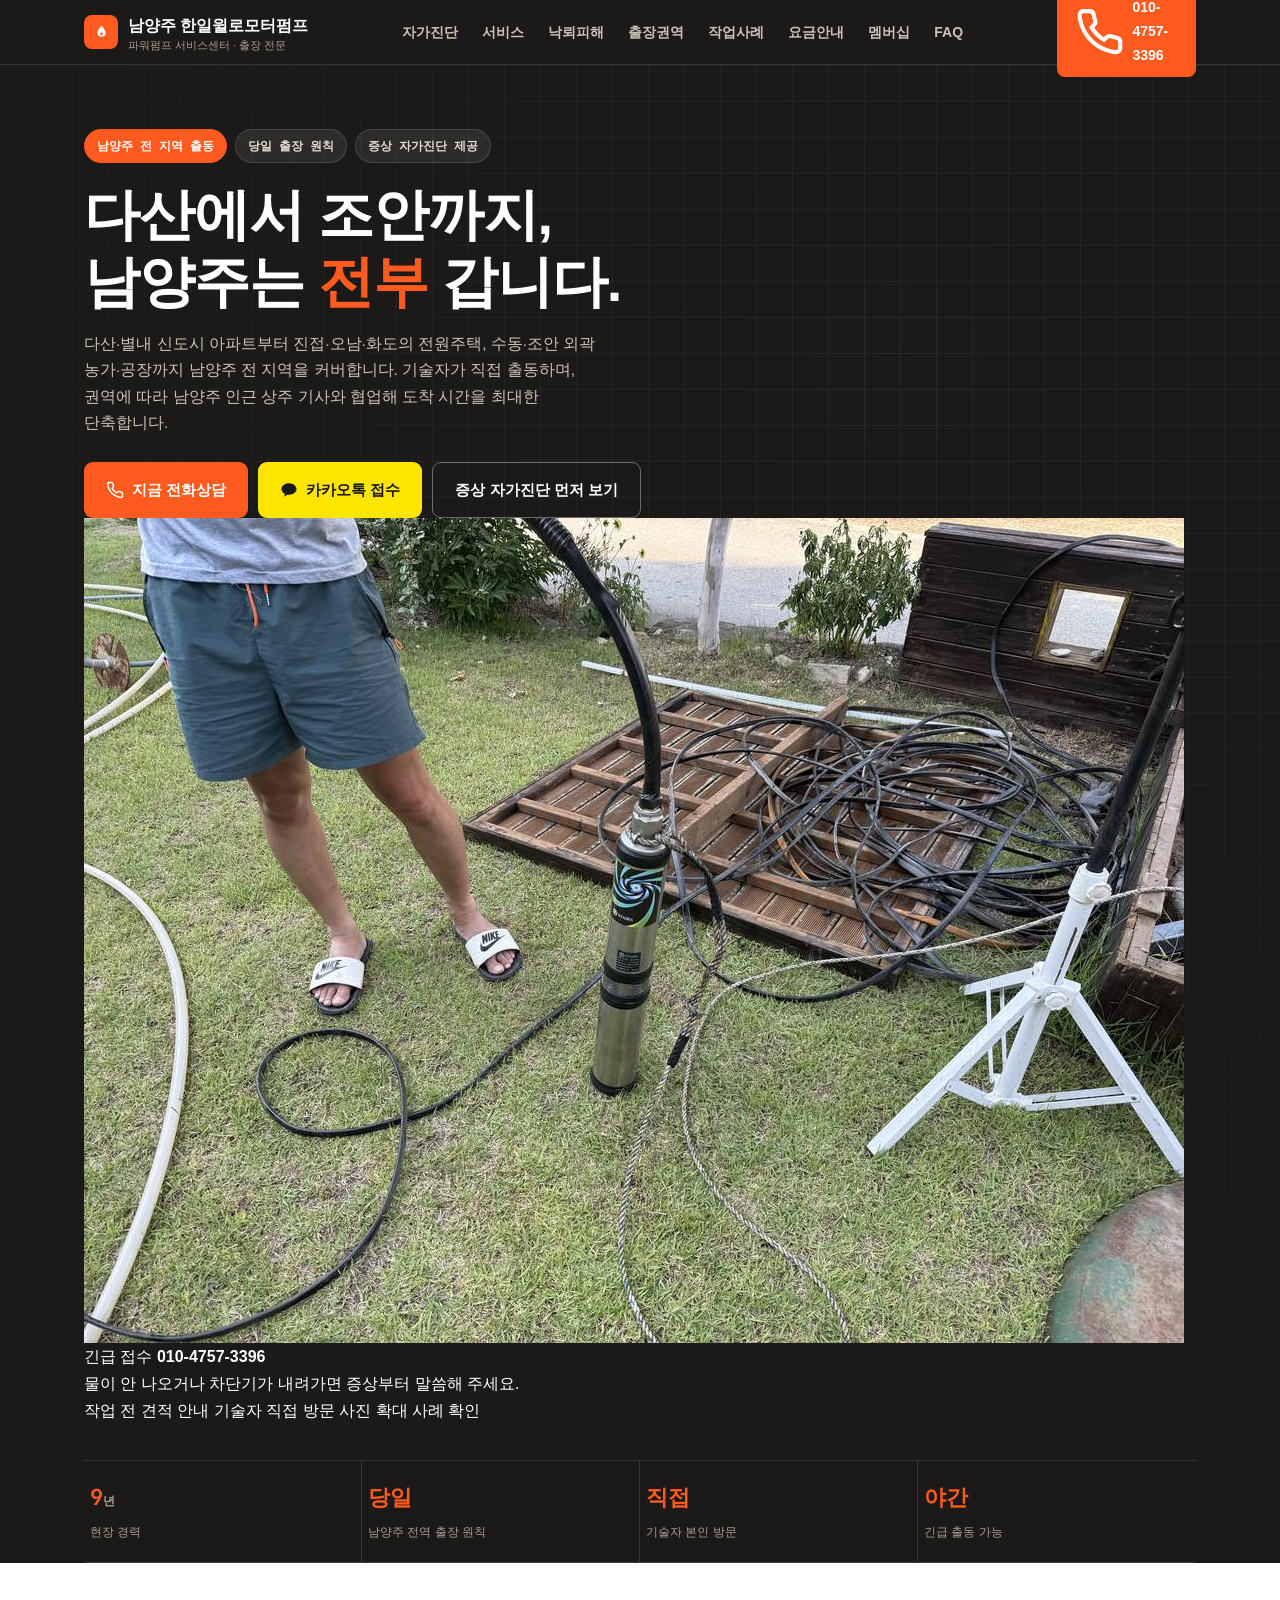
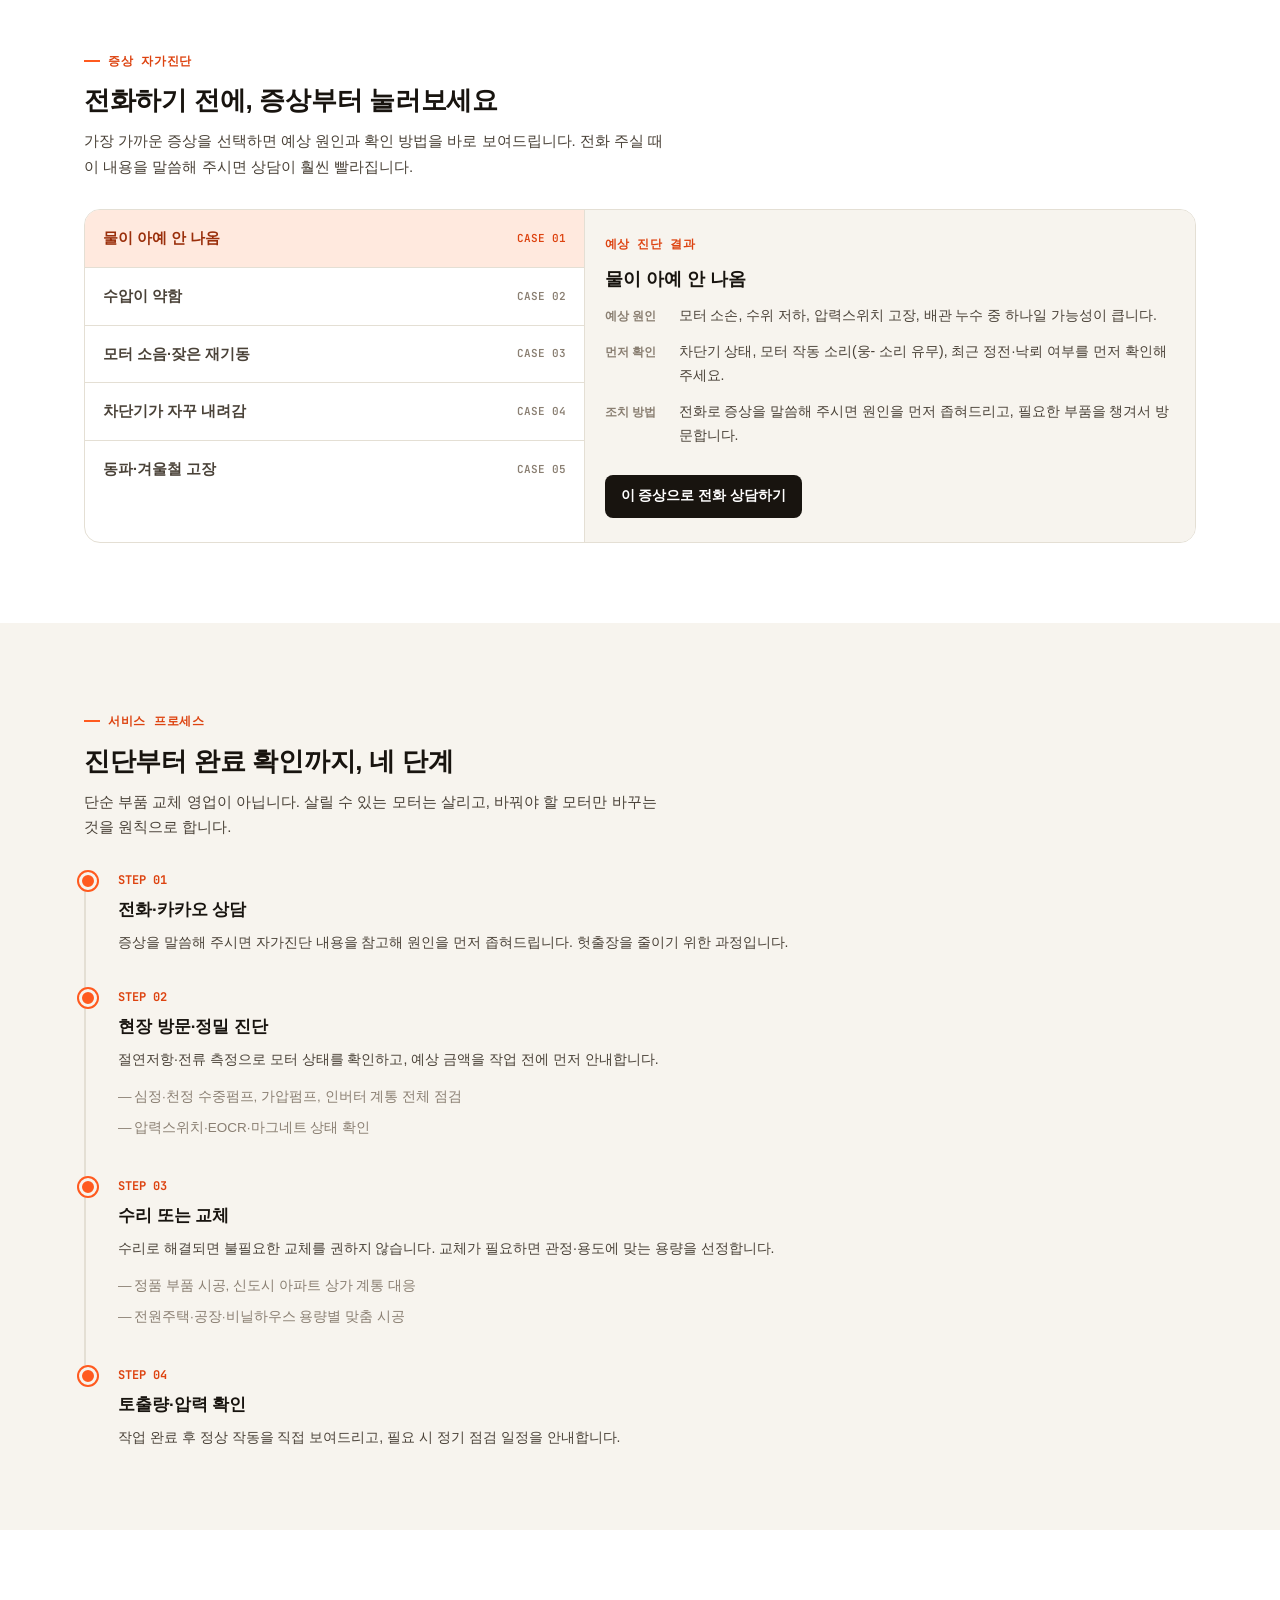
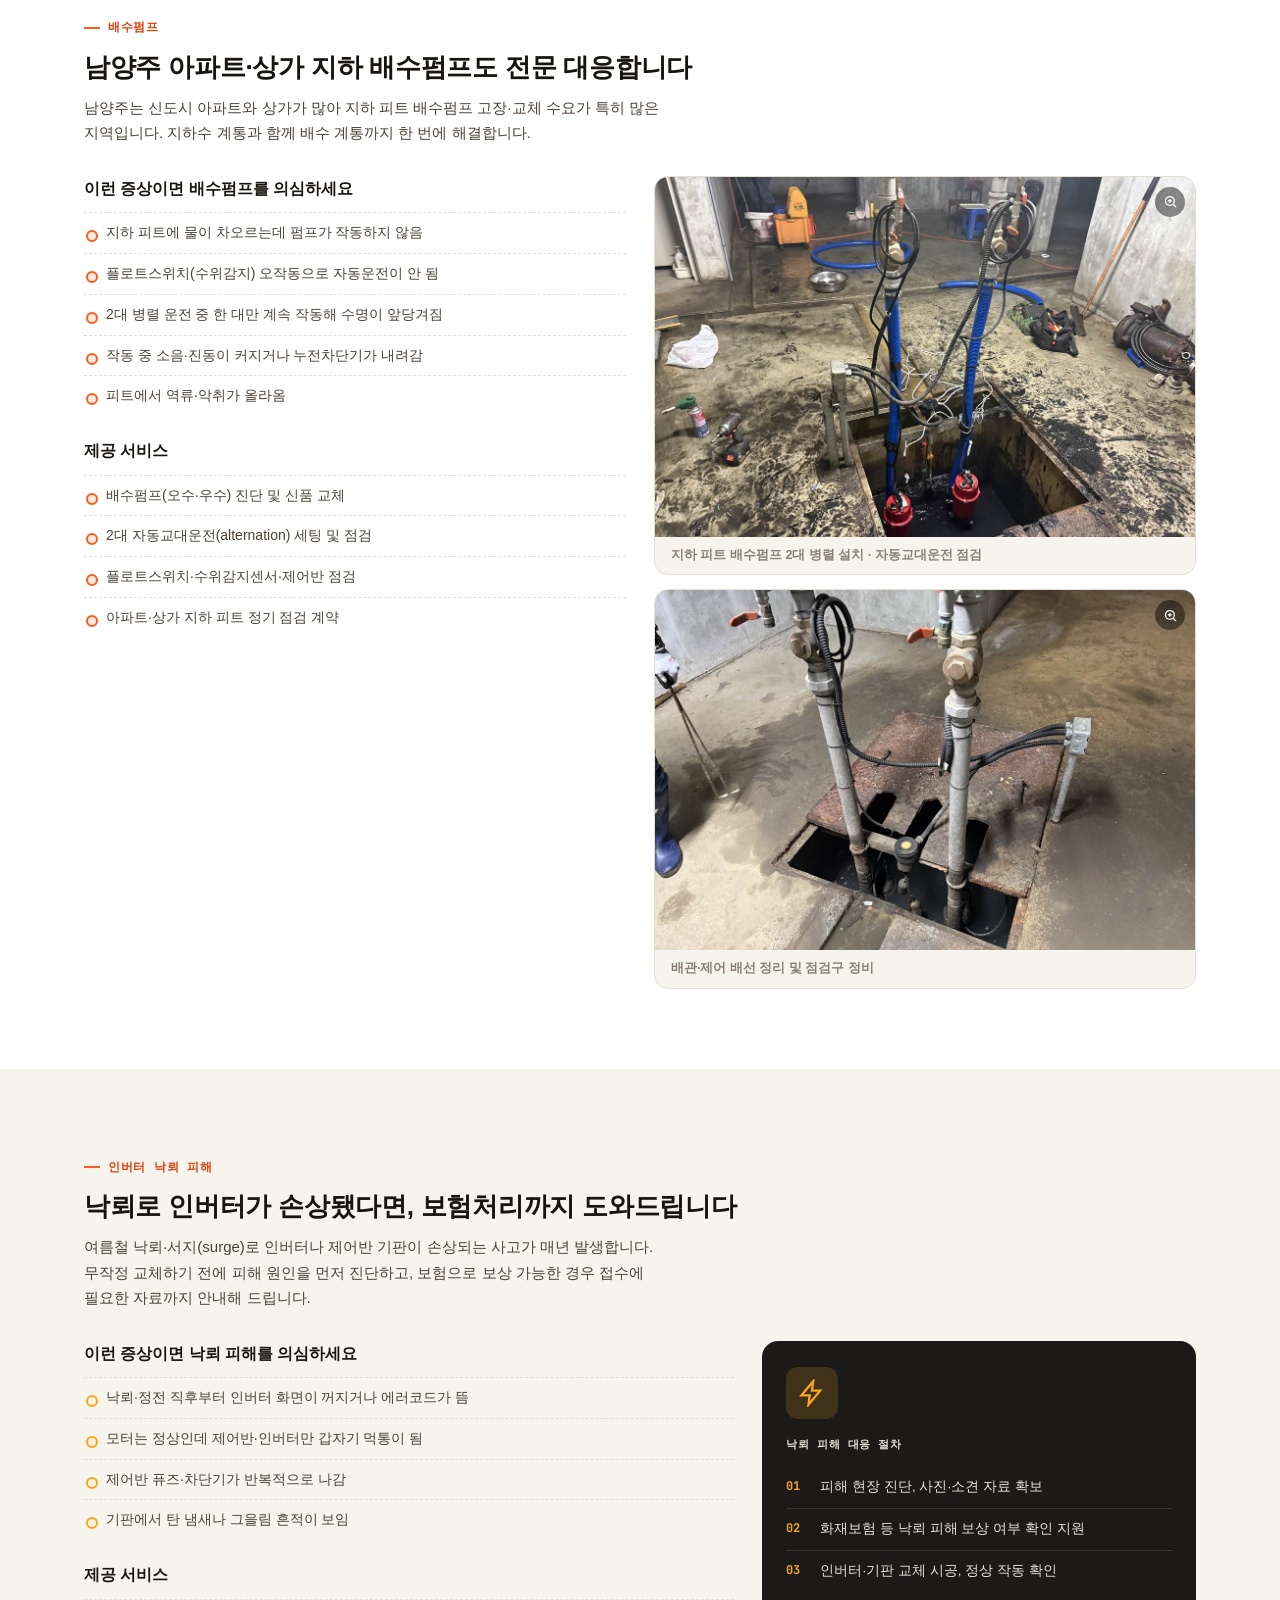
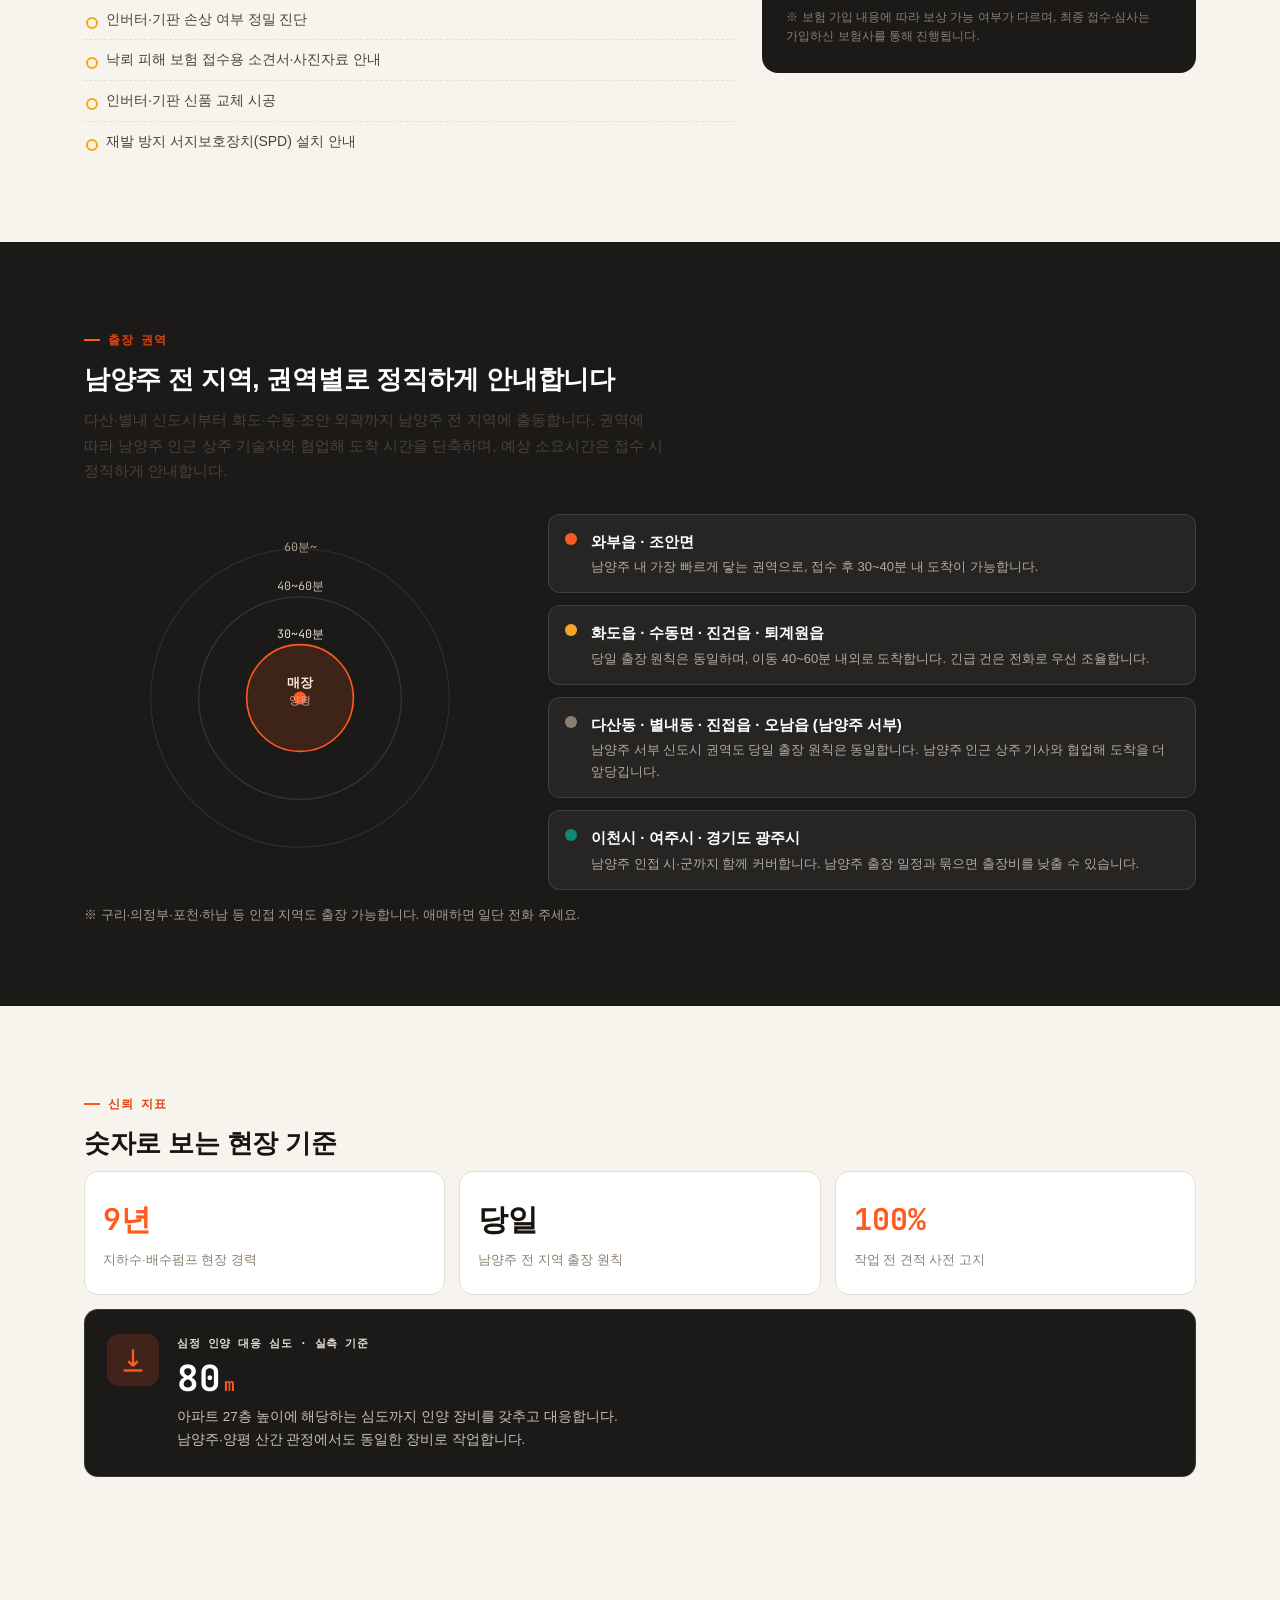
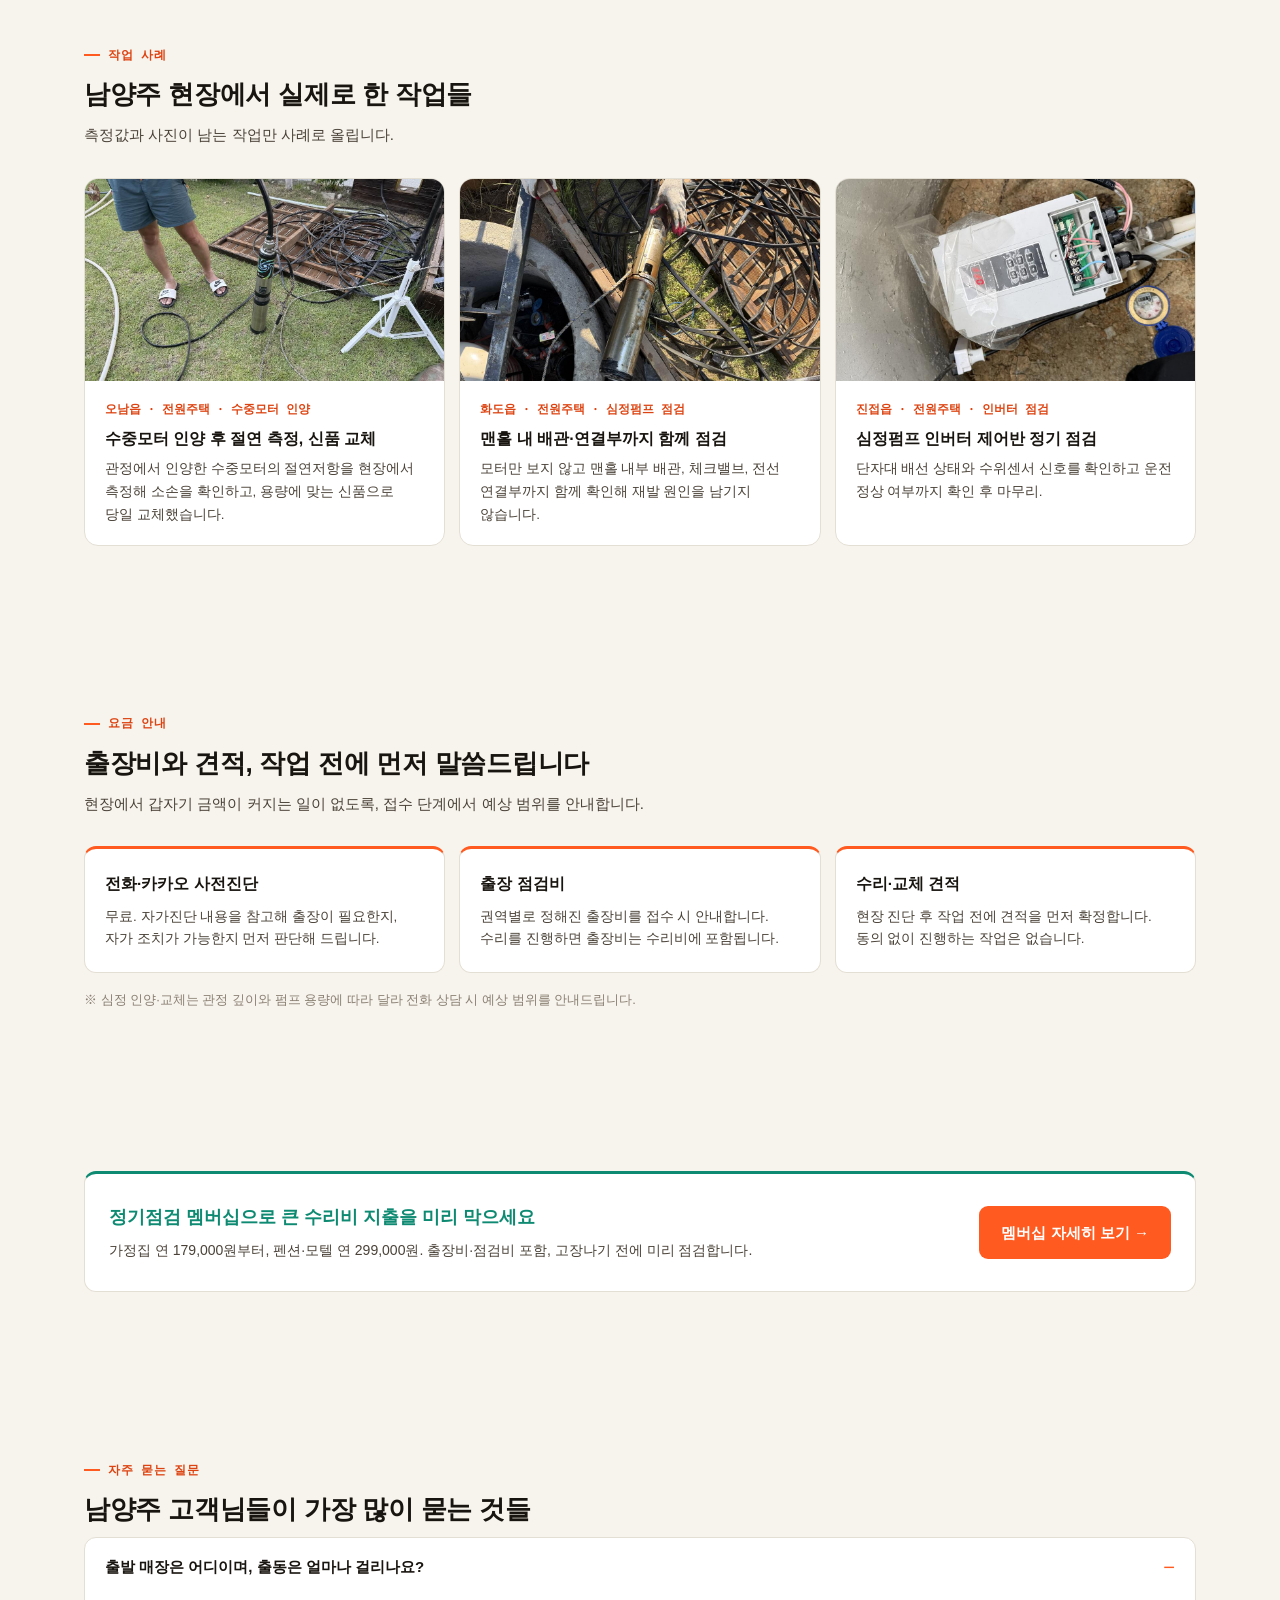
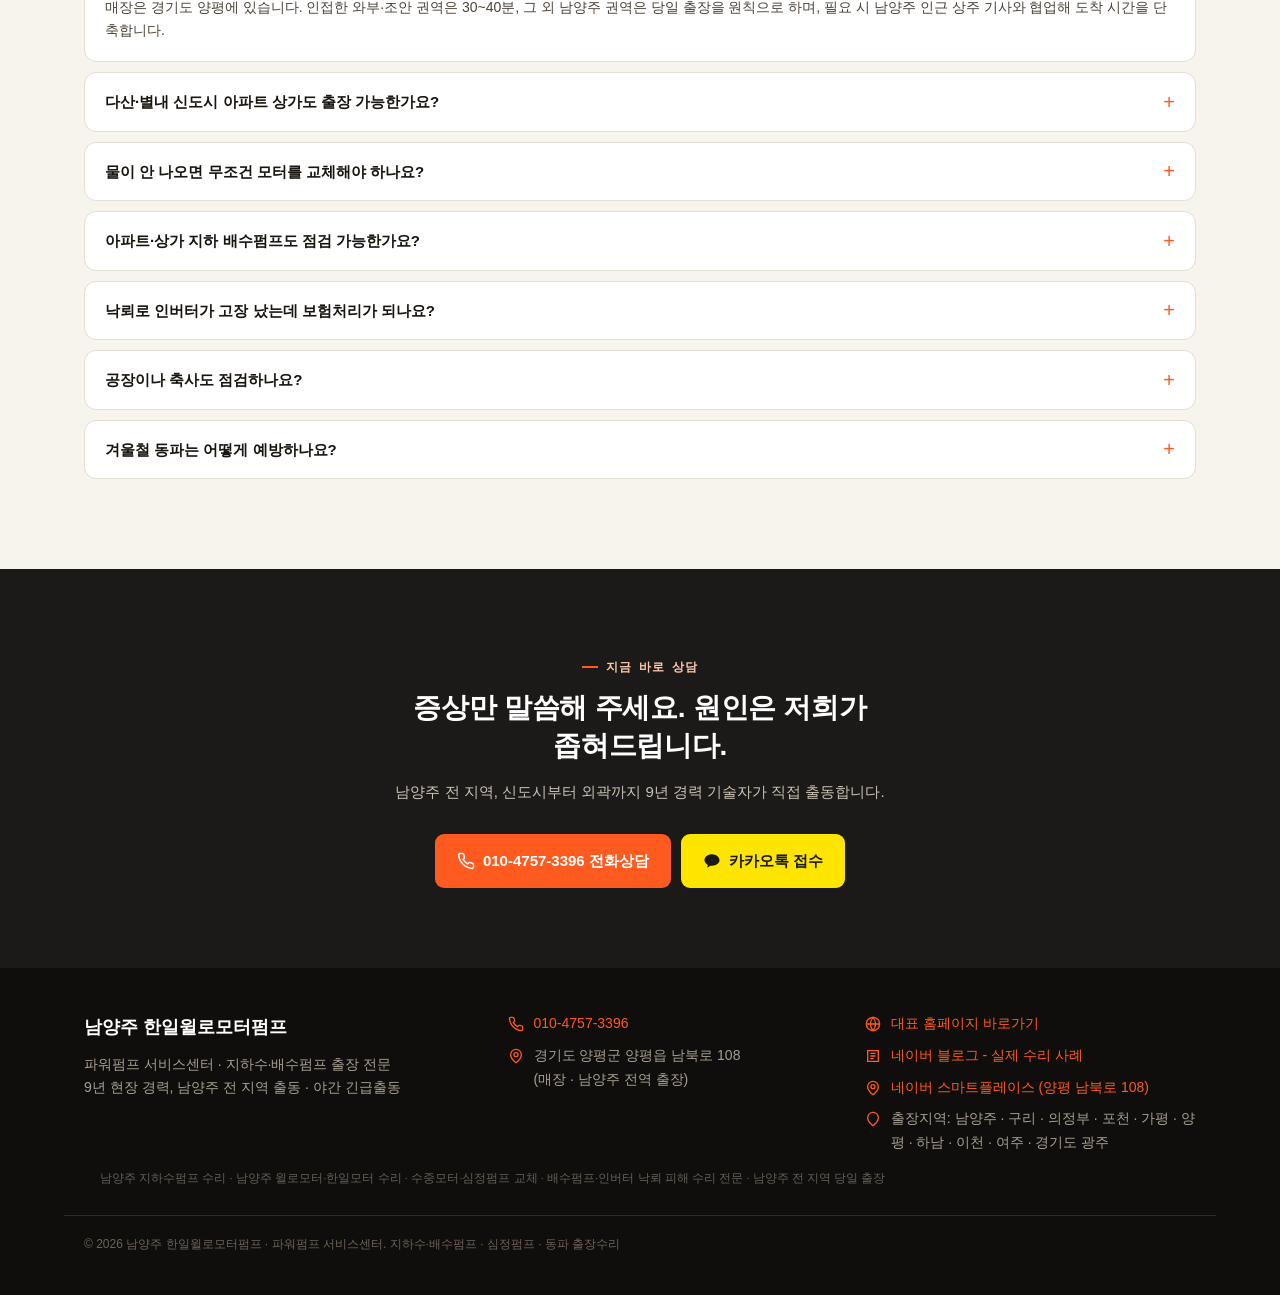
==== commit 01e14310: "펌프 정기점검 멤버십 페이지 신설 - membership.html 신설: 가정집 179,000~239,000원/연, 펜션·모텔 299,000원/연   (홍천·여주와 동일한 가격·혜" ====
--- a/index.html
+++ b/index.html
@@ -5,10 +5,13 @@
 <meta name="viewport" content="width=device-width, initial-scale=1.0">
 <title>남양주 한일윌로모터펌프 | 지하수 모터펌프·배수펌프 출장수리 - 파워펌프 서비스센터</title>
 <meta name="description" content="남양주 전 지역 지하수 모터펌프·배수펌프 출장수리. 다산·별내·진접·오남·화도·와부까지 당일 출장 원칙, 기술자 직접 방문. 자가진단으로 증상별 원인 확인, 9년 현장 경력.">
-<meta name="keywords" content="남양주 펌프 수리, 남양주 지하수 모터, 남양주 심정펌프, 남양주 배수펌프, 남양주 모터 교체, 남양주 낙뢰 피해, 인버터 낙뢰 수리, 다산 물 안나옴, 별내 지하수펌프, 진접 관정 모터, 남양주 동파 수리, 한일윌로모터펌프, 남양주 모터수리, 남양주 윌로모터수리, 남양주 한일모터수리, 남양주 윌로 모터 수리, 남양주 한일 모터 수리, 남양주 지하수펌프 수리, 남양주 지하수펌프수리, 남양주 수중모터 수리, 윌로모터펌프 수리, 한일모터펌프 수리">
+<meta name="keywords" content="남양주 펌프 수리, 남양주 지하수펌프 수리, 남양주 배수펌프, 심정펌프 교체, 한일윌로모터펌프, 윌로모터 수리, 한일모터 수리, 인버터 낙뢰 수리, 동파 출장수리">
 <meta name="author" content="남양주 한일윌로모터펌프 · 파워펌프 서비스센터">
 <meta name="robots" content="index, follow">
 <meta name="googlebot" content="index, follow">
+<meta name="format-detection" content="telephone=yes">
+<meta name="theme-color" content="#1C1A18">
+<meta name="referrer" content="strict-origin-when-cross-origin">
 <link rel="canonical" href="https://namyangju-pump.netlify.app/">
 <meta property="og:site_name" content="남양주 한일윌로모터펌프">
 <meta property="og:type" content="website">
@@ -40,6 +43,11 @@
   "description": "남양주 전 지역 지하수 모터펌프·배수펌프 출장수리 전문. 심정펌프 인양·교체, 배수펌프 교체, 인버터 낙뢰 피해 진단 및 보험 접수 지원, 압력탱크, 동파 수리, 정기 점검.",
   "telephone": "+82-10-4757-3396",
   "url": "https://namyangju-pump.netlify.app/",
+  "image": "https://namyangju-pump.netlify.app/images/og-image.svg",
+  "sameAs": [
+    "https://blog.naver.com/sunwoo774",
+    "https://ypmotor-95.netlify.app"
+  ],
   "address": {
     "@type": "PostalAddress",
     "streetAddress": "양평읍 남북로 108",
@@ -49,6 +57,13 @@
   },
   "areaServed": ["남양주시", "다산동", "별내동", "진접읍", "오남읍", "화도읍", "와부읍", "진건읍", "퇴계원읍", "수동면", "조안면", "이천시", "여주시", "경기도 광주시"],
   "openingHours": "Mo-Su 08:00-20:00",
+  "contactPoint": {
+    "@type": "ContactPoint",
+    "telephone": "+82-10-4757-3396",
+    "contactType": "customer service",
+    "areaServed": "KR",
+    "availableLanguage": "ko"
+  },
   "priceRange": "₩₩"
 }
 </script>
@@ -116,6 +131,7 @@
       <li><a href="#area">출장권역</a></li>
       <li><a href="#cases">작업사례</a></li>
       <li><a href="#price">요금안내</a></li>
+      <li><a href="membership.html">멤버십</a></li>
       <li><a href="#faq">FAQ</a></li>
     </ul>
     <a class="nav-call" href="tel:01047573396">
@@ -133,6 +149,7 @@
     <a href="#area">출장 권역</a>
     <a href="#cases">작업 사례</a>
     <a href="#price">요금 안내</a>
+    <a href="membership.html">멤버십</a>
     <a href="#faq">자주 묻는 질문</a>
     <a href="tel:01047573396">📞 010-4757-3396 전화상담</a>
   </div>
@@ -143,24 +160,42 @@
 <!-- ============ HERO ============ -->
 <div class="hero">
   <div class="hero-in">
-    <div class="badge-row">
-      <span class="badge hot">남양주 전 지역 출동</span>
-      <span class="badge">당일 출장 원칙</span>
-      <span class="badge">증상 자가진단 제공</span>
-    </div>
-    <h1>다산에서 조안까지,<br>남양주는 <span>전부</span> 갑니다.</h1>
-    <p class="hero-sub">다산·별내 신도시 아파트부터 진접·오남·화도의 전원주택, 수동·조안 외곽 농가·공장까지 남양주 전 지역을 커버합니다. 기술자가 직접 출동하며, 권역에 따라 남양주 인근 상주 기사와 협업해 도착 시간을 최대한 단축합니다.</p>
-    <div class="cta-row">
-      <a class="btn btn-call" href="tel:01047573396">
-        <svg viewBox="0 0 24 24" fill="none" stroke="currentColor" stroke-width="2" aria-hidden="true"><path d="M22 16.9v3a2 2 0 0 1-2.2 2 19.8 19.8 0 0 1-8.6-3 19.5 19.5 0 0 1-6-6 19.8 19.8 0 0 1-3-8.7A2 2 0 0 1 4.1 2h3a2 2 0 0 1 2 1.7c.1 1 .4 2 .7 2.8a2 2 0 0 1-.5 2.1L8.1 9.9a16 16 0 0 0 6 6l1.3-1.2a2 2 0 0 1 2.1-.5c.9.3 1.9.6 2.8.7a2 2 0 0 1 1.7 2Z"/></svg>
-        지금 전화상담
-      </a>
-      <a class="btn btn-kakao" href="https://pf.kakao.com/_FxaExan" target="_blank" rel="noopener">
-        <svg viewBox="0 0 24 24" fill="currentColor" aria-hidden="true"><path d="M12 3C6.5 3 2 6.5 2 10.8c0 2.7 1.8 5.1 4.5 6.5-.2.7-.7 2.6-.8 3-.1.5.2.5.4.4.2-.1 2.6-1.8 3.7-2.5.7.1 1.4.2 2.2.2 5.5 0 10-3.5 10-7.6S17.5 3 12 3Z"/></svg>
-        카카오톡 접수
-      </a>
-      <a class="btn btn-outline" href="#diag">증상 자가진단 먼저 보기</a>
-    </div>
+    <div class="hero-copy">
+      <div class="badge-row">
+        <span class="badge hot">남양주 전 지역 출동</span>
+        <span class="badge">당일 출장 원칙</span>
+        <span class="badge">증상 자가진단 제공</span>
+      </div>
+      <h1>다산에서 조안까지,<br>남양주는 <span>전부</span> 갑니다.</h1>
+      <p class="hero-sub">다산·별내 신도시 아파트부터 진접·오남·화도의 전원주택, 수동·조안 외곽 농가·공장까지 남양주 전 지역을 커버합니다. 기술자가 직접 출동하며, 권역에 따라 남양주 인근 상주 기사와 협업해 도착 시간을 최대한 단축합니다.</p>
+      <div class="cta-row">
+        <a class="btn btn-call" href="tel:01047573396">
+          <svg viewBox="0 0 24 24" fill="none" stroke="currentColor" stroke-width="2" aria-hidden="true"><path d="M22 16.9v3a2 2 0 0 1-2.2 2 19.8 19.8 0 0 1-8.6-3 19.5 19.5 0 0 1-6-6 19.8 19.8 0 0 1-3-8.7A2 2 0 0 1 4.1 2h3a2 2 0 0 1 2 1.7c.1 1 .4 2 .7 2.8a2 2 0 0 1-.5 2.1L8.1 9.9a16 16 0 0 0 6 6l1.3-1.2a2 2 0 0 1 2.1-.5c.9.3 1.9.6 2.8.7a2 2 0 0 1 1.7 2Z"/></svg>
+          지금 전화상담
+        </a>
+        <a class="btn btn-kakao" href="https://pf.kakao.com/_FxaExan" target="_blank" rel="noopener">
+          <svg viewBox="0 0 24 24" fill="currentColor" aria-hidden="true"><path d="M12 3C6.5 3 2 6.5 2 10.8c0 2.7 1.8 5.1 4.5 6.5-.2.7-.7 2.6-.8 3-.1.5.2.5.4.4.2-.1 2.6-1.8 3.7-2.5.7.1 1.4.2 2.2.2 5.5 0 10-3.5 10-7.6S17.5 3 12 3Z"/></svg>
+          카카오톡 접수
+        </a>
+        <a class="btn btn-outline" href="#diag">증상 자가진단 먼저 보기</a>
+      </div>
+    </div>
+
+    <aside class="hero-panel" aria-label="빠른 상담 안내">
+      <div class="hero-photo">
+        <img src="images/media/case-motor-lift-yard.jpg" alt="전원주택 마당에서 인양한 수중모터 현장">
+      </div>
+      <div class="hero-card">
+        <span class="hc-label">긴급 접수</span>
+        <strong>010-4757-3396</strong>
+        <p>물이 안 나오거나 차단기가 내려가면 증상부터 말씀해 주세요.</p>
+      </div>
+      <div class="hero-checks">
+        <span>작업 전 견적 안내</span>
+        <span>기술자 직접 방문</span>
+        <span>사진 확대 사례 확인</span>
+      </div>
+    </aside>
 
     <div class="ticker">
       <div><strong>9<span class="mono">년</span></strong><span>현장 경력</span></div>
@@ -459,6 +494,19 @@
       </div>
     </div>
     <p class="price-note">※ 심정 인양·교체는 관정 깊이와 펌프 용량에 따라 달라 전화 상담 시 예상 범위를 안내드립니다.</p>
+  </div>
+</section>
+
+<!-- ============ 멤버십 프로모션 ============ -->
+<section id="membership-promo">
+  <div class="wrap">
+    <div style="background:var(--card);border:1px solid var(--line);border-top:3px solid var(--teal);border-radius:12px;padding:28px 24px;display:flex;flex-wrap:wrap;gap:20px;align-items:center;justify-content:space-between">
+      <div>
+        <h3 style="font-size:18px;font-weight:800;color:var(--teal);margin-bottom:6px">정기점검 멤버십으로 큰 수리비 지출을 미리 막으세요</h3>
+        <p style="font-size:14px;color:var(--ink-soft)">가정집 연 179,000원부터, 펜션·모텔 연 299,000원. 출장비·점검비 포함, 고장나기 전에 미리 점검합니다.</p>
+      </div>
+      <a class="btn btn-call" href="membership.html">멤버십 자세히 보기 →</a>
+    </div>
   </div>
 </section>
 
